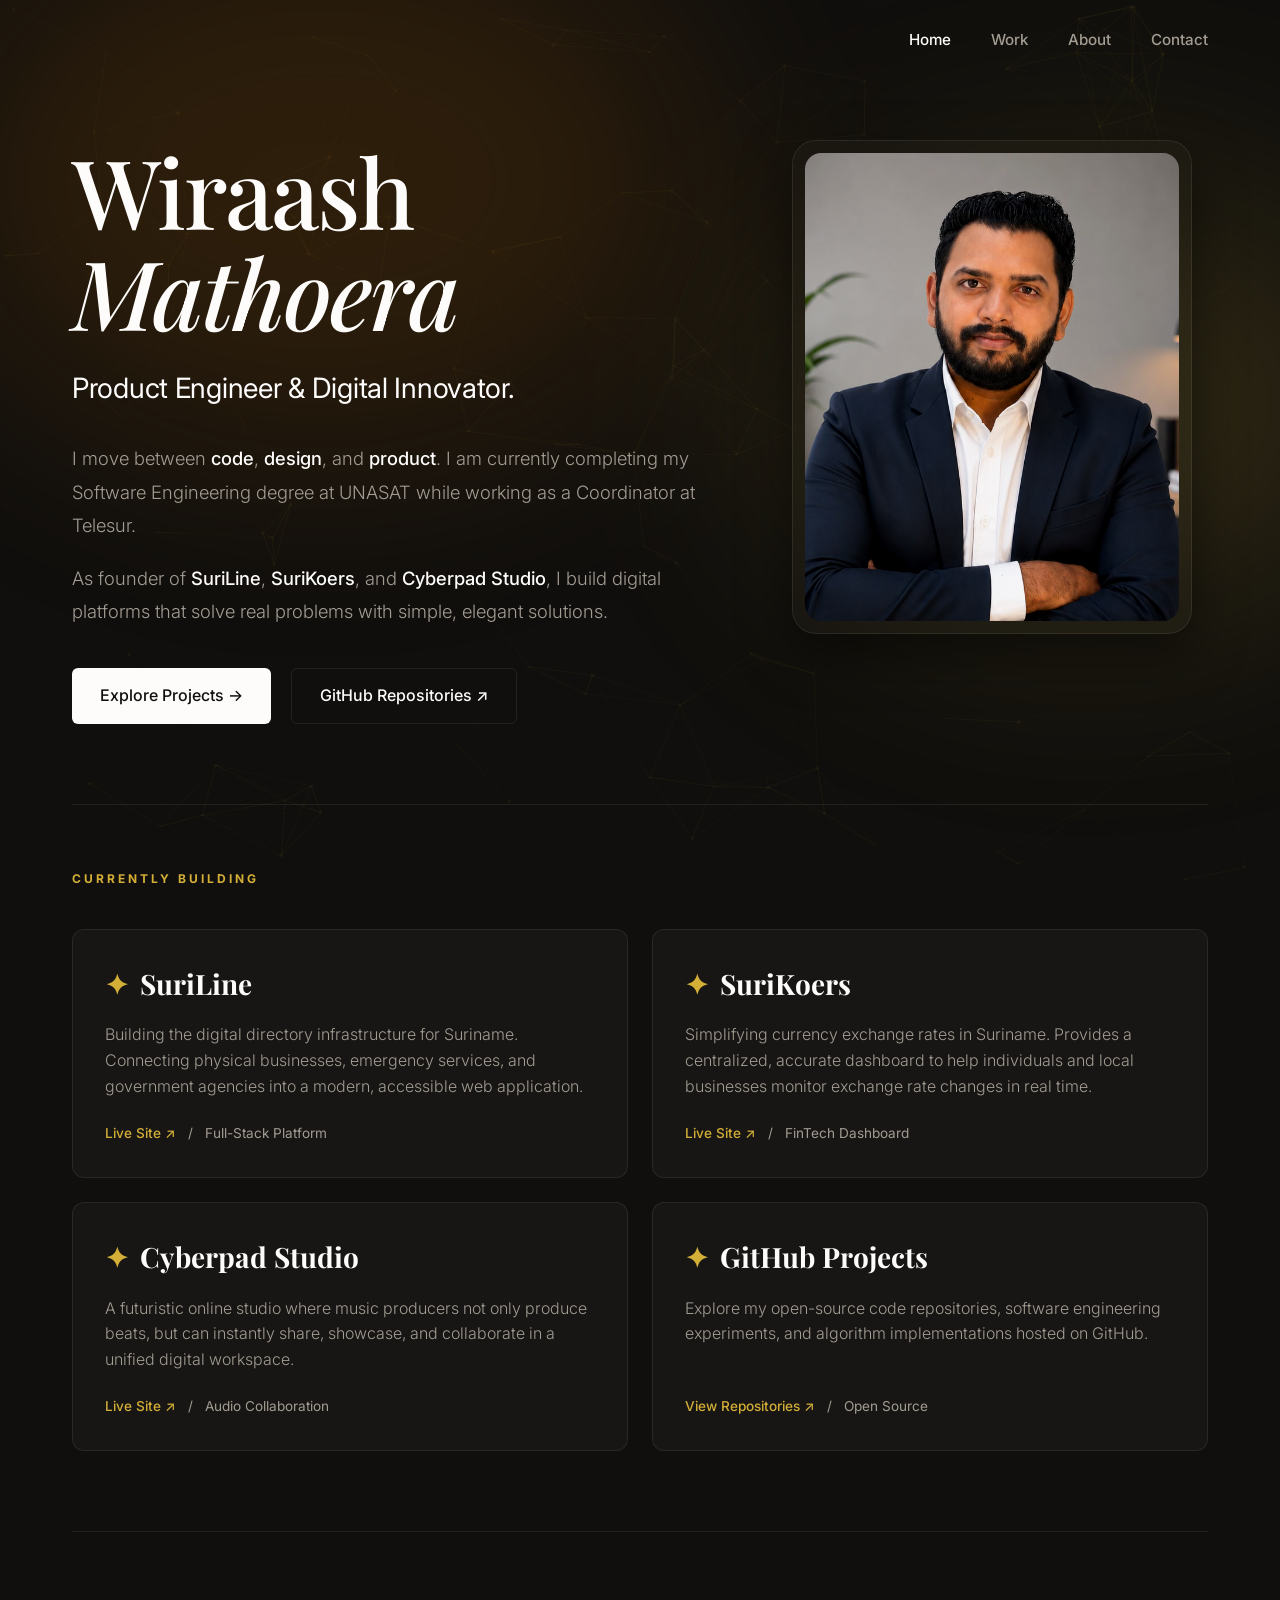
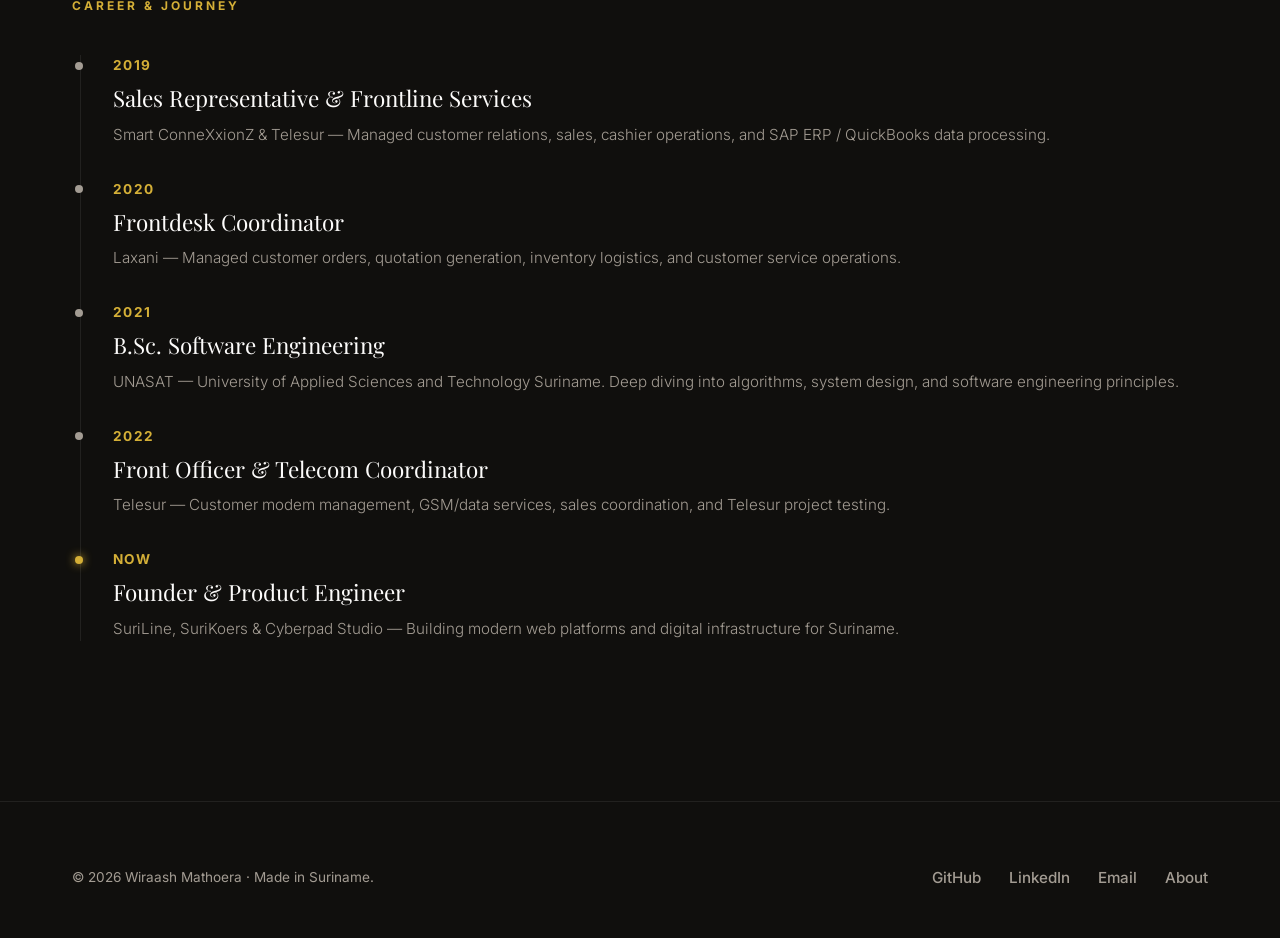
==== index.html @ fbe7996d "Refactor: Extract all inline styles to CSS classes" ====
<!DOCTYPE html>
<html lang="en" class="no-js">

<head>
    <meta charset="UTF-8">
    <meta name="viewport" content="width=device-width, initial-scale=1.0">
    <title>Wiraash Mathoera | Product Engineer & Digital Innovator</title>
    <link rel="stylesheet" href="./css/main.css">
</head>

<body data-theme="dark">
    <!-- Live Interactive Background Canvas -->
    <canvas id="bg-canvas"></canvas>

    <!-- Ambient Glowing Orbs -->
    <div class="ambient-container">
        <div class="ambient-orb orb-1"></div>
        <div class="ambient-orb orb-2"></div>
    </div>

    <!-- Header & Navigation -->
    <header class="navbar">
        <div class="container nav-container nav-right">
            <button class="mobile-menu-btn" id="mobile-menu-btn" aria-label="Toggle Navigation">
                <svg xmlns="http://www.w3.org/2000/svg" width="24" height="24" viewBox="0 0 24 24" fill="none"
                    stroke="currentColor" stroke-width="2" stroke-linecap="round" stroke-linejoin="round">
                    <line x1="4" x2="20" y1="12" y2="12" />
                    <line x1="4" x2="20" y1="6" y2="6" />
                    <line x1="4" x2="20" y1="18" y2="18" />
                </svg>
            </button>
            <ul class="nav-links" id="nav-links">
                <li><a href="./index.html" class="nav-link active">Home</a></li>
                <li><a href="./work.html" class="nav-link">Work</a></li>
                <li><a href="./about.html" class="nav-link">About</a></li>
                <li><a href="./contact.html" class="nav-link">Contact</a></li>
            </ul>
        </div>
    </header>

    <main class="container">
        <!-- Hero Section (Paul Bakaus Grid Layout) -->
        <section class="hero-section">
            <div class="hero-content">
                <h1 class="font-serif hero-title">
                    Wiraash <span class="italic">Mathoera</span>
                </h1>
                <p class="hero-subtitle">
                    Product Engineer &amp; Digital Innovator.
                </p>

                <div class="hero-description">
                    <p>
                        I move between <strong class="text-highlight">code</strong>,
                        <strong class="text-highlight">design</strong>, and <strong class="text-highlight">product</strong>. I am currently
                        completing my Software Engineering degree at UNASAT while working as a Coordinator at Telesur.
                    </p>
                    <p>
                        As founder of <strong class="text-highlight">SuriLine</strong>,
                        <strong class="text-highlight">SuriKoers</strong>, and <strong class="text-highlight">Cyberpad Studio</strong>, I build
                        digital platforms that solve real problems with simple, elegant solutions.
                    </p>
                </div>

                <div class="hero-actions">
                    <a href="./work.html" class="btn btn-primary">Explore Projects &rarr;</a>
                    <a href="https://github.com/wiraash-mathoera?tab=repositories" target="_blank"
                        rel="noopener noreferrer" class="btn btn-outline">GitHub Repositories &nearr;</a>
                </div>
            </div>

            <div class="hero-portrait-wrap">
                <div class="hero-portrait-card">
                    <div class="hero-portrait-img-wrap">
                        <img src="./img/profile.jpg" alt="Wiraash Mathoera" class="hero-portrait-img">
                    </div>
                </div>
            </div>
        </section>

        <!-- Currently Building Section (Bento Grid) -->
        <section class="section-divider">
            <span class="section-label">Currently Building</span>

            <div class="bento-grid">
                <!-- Bento 1: SuriLine -->
                <div class="bento-item">
                    <div>
                        <h2 class="bento-title">
                            <span class="text-accent">✦</span>
                            <a href="https://suriline.vercel.app/" target="_blank"
                                rel="noopener noreferrer">SuriLine</a>
                        </h2>
                        <p class="bento-desc">
                            Building the digital directory infrastructure for Suriname. Connecting physical businesses,
                            emergency services, and government agencies into a modern, accessible web application.
                        </p>
                    </div>
                    <div class="bento-meta">
                        <a href="https://suriline.vercel.app/" target="_blank" rel="noopener noreferrer">Live Site
                            &nearr;</a>
                        <span>/</span>
                        <span>Full-Stack Platform</span>
                    </div>
                </div>

                <!-- Bento 2: SuriKoers -->
                <div class="bento-item">
                    <div>
                        <h2 class="bento-title">
                            <span class="text-accent">✦</span>
                            <a href="https://whatsapp.com/channel/0029VbCgk0QAe5ViNQCmtB3d" target="_blank"
                                rel="noopener noreferrer">SuriKoers</a>
                        </h2>
                        <p class="bento-desc">
                            Simplifying currency exchange rates in Suriname. Provides a centralized, accurate dashboard
                            to help individuals and local businesses monitor exchange rate changes in real time.
                        </p>
                    </div>
                    <div class="bento-meta">
                        <a href="https://whatsapp.com/channel/0029VbCgk0QAe5ViNQCmtB3d" target="_blank"
                            rel="noopener noreferrer">Live Site &nearr;</a>
                        <span>/</span>
                        <span>FinTech Dashboard</span>
                    </div>
                </div>

                <!-- Bento 3: Cyberpad Studio -->
                <div class="bento-item">
                    <div>
                        <h2 class="bento-title">
                            <span class="text-accent">✦</span>
                            <a href="https://cyberpad-studio.vercel.app/html/login.html" target="_blank"
                                rel="noopener noreferrer">Cyberpad Studio</a>
                        </h2>
                        <p class="bento-desc">
                            A futuristic online studio where music producers not only produce beats, but can instantly
                            share, showcase, and collaborate in a unified digital workspace.
                        </p>
                    </div>
                    <div class="bento-meta">
                        <a href="https://cyberpad-studio.vercel.app/html/login.html" target="_blank"
                            rel="noopener noreferrer">Live Site &nearr;</a>
                        <span>/</span>
                        <span>Audio Collaboration</span>
                    </div>
                </div>

                <!-- Bento 4: GitHub Repositories -->
                <div class="bento-item">
                    <div>
                        <h2 class="bento-title">
                            <span class="text-accent">✦</span>
                            <a href="https://github.com/wiraash-mathoera?tab=repositories" target="_blank"
                                rel="noopener noreferrer">GitHub Projects</a>
                        </h2>
                        <p class="bento-desc">
                            Explore my open-source code repositories, software engineering experiments, and algorithm
                            implementations hosted on GitHub.
                        </p>
                    </div>
                    <div class="bento-meta">
                        <a href="https://github.com/wiraash-mathoera?tab=repositories" target="_blank"
                            rel="noopener noreferrer">View Repositories &nearr;</a>
                        <span>/</span>
                        <span>Open Source</span>
                    </div>
                </div>
            </div>
        </section>

        <!-- Career Timeline Section (Paul Bakaus Career Style) -->
        <section class="section-divider">
            <span class="section-label">Career &amp; Journey</span>

            <div class="timeline-wrap">
                <div class="timeline">
                    <div class="timeline-item">
                        <span class="timeline-year">2019</span>
                        <div class="timeline-role">Sales Representative &amp; Frontline Services</div>
                        <div class="timeline-desc">Smart ConneXxionZ &amp; Telesur &mdash; Managed customer relations,
                            sales, cashier operations, and SAP ERP / QuickBooks data processing.</div>
                    </div>

                    <div class="timeline-item">
                        <span class="timeline-year">2020</span>
                        <div class="timeline-role">Frontdesk Coordinator</div>
                        <div class="timeline-desc">Laxani &mdash; Managed customer orders, quotation generation,
                            inventory logistics, and customer service operations.</div>
                    </div>

                    <div class="timeline-item">
                        <span class="timeline-year">2021</span>
                        <div class="timeline-role">B.Sc. Software Engineering</div>
                        <div class="timeline-desc">UNASAT &mdash; University of Applied Sciences and Technology
                            Suriname. Deep diving into algorithms, system design, and software engineering principles.
                        </div>
                    </div>

                    <div class="timeline-item">
                        <span class="timeline-year">2022</span>
                        <div class="timeline-role">Front Officer &amp; Telecom Coordinator</div>
                        <div class="timeline-desc">Telesur &mdash; Customer modem management, GSM/data services, sales
                            coordination, and Telesur project testing.</div>
                    </div>

                    <div class="timeline-item is-current">
                        <span class="timeline-year">Now</span>
                        <div class="timeline-role">Founder &amp; Product Engineer</div>
                        <div class="timeline-desc">SuriLine, SuriKoers &amp; Cyberpad Studio &mdash; Building modern web
                            platforms and digital infrastructure for Suriname.</div>
                    </div>
                </div>
            </div>
        </section>
    </main>

    <!-- Footer (Paul Bakaus Footer Style) -->
    <footer>
        <div class="container footer-content">
            <div>
                <p class="footer-copyright">&copy; 2026 Wiraash Mathoera &middot; Made
                    in Suriname.</p>
            </div>

            <div class="footer-social">
                <a href="https://github.com/wiraash-mathoera?tab=repositories" target="_blank"
                    rel="noopener noreferrer">GitHub</a>
                <a href="https://www.linkedin.com/in/wiraash-mathoera-642bb9243/" target="_blank"
                    rel="noopener noreferrer">LinkedIn</a>
                <a href="mailto:w.mathoera@unasat.sr">Email</a>
                <a href="./about.html">About</a>
            </div>
        </div>
    </footer>

    <script src="./js/background.js"></script>
    <script src="./js/main.js"></script>
</body>

</html>
---- css/main.css ----
@import url('https://fonts.googleapis.com/css2?family=Inter:wght@300;400;500;600;700&family=Playfair+Display:ital,wght@0,400;0,500;0,600;0,700;1,400;1,500;1,600;1,700&display=swap');

:root {
  /* Dark Mode Variables - Paul Bakaus Aesthetic */
  --bg-color: #100f0d;
  --card-bg: rgba(255, 255, 255, 0.03);
  --card-border: rgba(255, 255, 255, 0.08);
  --text-primary: #fdfcfb;
  --text-secondary: #a39c93;
  --accent-gold: #d4af37;
  --accent-amber: #d97706;
  --border-color: rgba(255, 255, 255, 0.08);
  --nav-bg: rgba(16, 15, 13, 0.85);
  
  --font-sans: 'Inter', -apple-system, BlinkMacSystemFont, 'Segoe UI', Roboto, Helvetica, Arial, sans-serif;
  --font-serif: 'Playfair Display', Georgia, serif;
}

* {
  margin: 0;
  padding: 0;
  box-sizing: border-box;
}

html {
  background-color: var(--bg-color);
  color: var(--text-primary);
  scroll-behavior: smooth;
}

body {
  font-family: var(--font-sans);
  background-color: transparent;
  color: var(--text-primary);
  line-height: 1.6;
  -webkit-font-smoothing: antialiased;
  -moz-osx-font-smoothing: grayscale;
  overflow-x: hidden;
}

main {
  opacity: 0;
  transition: opacity 0.3s ease-in-out;
}

/* Fallback when JS is disabled */
.no-js main {
  opacity: 1 !important;
}

main.fade-in {
  opacity: 1;
}

main.fade-out {
  opacity: 0;
}

/* Native View Transitions (Chrome / Edge) */
@view-transition {
  navigation: auto;
}

.navbar {
  view-transition-name: main-navbar;
}

#bg-canvas {
  view-transition-name: bg-canvas;
  position: fixed;
  top: 0;
  left: 0;
  width: 100vw;
  height: 100vh;
  z-index: -3;
  pointer-events: none;
  opacity: 0.15;
}

.ambient-container {
  view-transition-name: ambient-container;
}

/* Typography Utilities */
.font-serif { font-family: var(--font-serif); }
.font-sans { font-family: var(--font-sans); }
.italic { font-style: italic; }
.text-accent { color: var(--accent-gold); }
.text-secondary { color: var(--text-secondary); }

/* Ambient Background Orbs */
.ambient-container {
  position: absolute;
  top: 0;
  left: 0;
  width: 100%;
  height: 100%;
  overflow: hidden;
  z-index: -2;
  pointer-events: none;
}
.ambient-orb {
  position: absolute;
  border-radius: 50%;
  filter: blur(120px);
  opacity: 0.15;
}
.orb-1 {
  top: -10%;
  left: -5%;
  width: 60%;
  height: 60%;
  background-color: var(--accent-amber);
}
.orb-2 {
  top: 20%;
  right: -10%;
  width: 50%;
  height: 50%;
  background-color: var(--accent-gold);
}

/* Layout Container */
.container {
  max-width: 1200px;
  margin: 0 auto;
  padding-left: 2rem;
  padding-right: 2rem;
  position: relative;
  z-index: 1;
}

/* Header & Navigation */
.navbar {
  position: fixed;
  top: 0;
  width: 100%;
  background-color: transparent;
  backdrop-filter: none;
  -webkit-backdrop-filter: none;
  border-bottom: 1px solid transparent;
  z-index: 100;
  transition: background-color 0.3s ease, border-color 0.3s ease, backdrop-filter 0.3s ease;
}

.navbar.scrolled {
  background-color: var(--bg-color);
  backdrop-filter: none;
  -webkit-backdrop-filter: none;
  border-bottom-color: var(--border-color);
}

.nav-container {
  display: flex;
  justify-content: space-between;
  align-items: center;
  height: 80px;
}

.nav-logo {
  font-family: var(--font-serif);
  font-size: 1.35rem;
  font-weight: 700;
  color: var(--text-primary);
  text-decoration: none;
  letter-spacing: -0.01em;
}

.nav-links {
  display: flex;
  list-style: none;
  gap: 2.5rem;
  align-items: center;
}

.nav-link {
  color: var(--text-secondary);
  text-decoration: none;
  font-weight: 500;
  font-size: 0.95rem;
  transition: color 0.2s ease;
}

.nav-link:hover, .nav-link.active {
  color: var(--text-primary);
}

.mobile-menu-btn {
  display: none;
  background: none;
  border: none;
  color: var(--text-primary);
  font-size: 1.5rem;
  cursor: pointer;
}

/* Main Content Padding */
main.container {
  min-height: calc(100vh - 160px);
  padding-top: 140px;
  padding-bottom: 80px;
}

/* Section Labels (Paul Bakaus Style) */
.section-label {
  display: block;
  font-size: 0.75rem;
  font-weight: 700;
  text-transform: uppercase;
  letter-spacing: 0.25em;
  color: var(--accent-gold);
  margin-bottom: 2.5rem;
}

/* Bento Grid (Currently Building Section) */
.bento-grid {
  display: grid;
  grid-template-columns: repeat(2, 1fr);
  gap: 1.5rem;
  margin-bottom: 5rem;
}

.bento-item {
  background: var(--card-bg);
  border: 1px solid var(--card-border);
  border-radius: 12px;
  padding: 2rem;
  transition: all 0.3s ease;
  display: flex;
  flex-direction: column;
  justify-content: space-between;
}

.bento-item:hover {
  border-color: rgba(212, 175, 55, 0.4);
  transform: translateY(-2px);
}

.bento-title {
  font-family: var(--font-serif);
  font-size: 1.75rem;
  color: var(--text-primary);
  margin-bottom: 1rem;
  display: flex;
  align-items: center;
  gap: 0.75rem;
}

.bento-title a {
  color: var(--text-primary);
  text-decoration: none;
}
.bento-title a:hover {
  color: var(--accent-gold);
}

.bento-desc {
  font-size: 1rem;
  color: var(--text-secondary);
  font-weight: 300;
  line-height: 1.6;
  margin-bottom: 1.5rem;
}

.bento-meta {
  display: flex;
  align-items: center;
  gap: 0.75rem;
  font-size: 0.85rem;
  color: var(--text-secondary);
}

.bento-meta a {
  color: var(--accent-gold);
  text-decoration: none;
  font-weight: 500;
}
.bento-meta a:hover {
  text-decoration: underline;
}

/* Timeline (Career Section) */
.timeline-wrap {
  margin-bottom: 5rem;
}

.timeline {
  display: flex;
  flex-direction: column;
  gap: 2rem;
  position: relative;
  border-left: 1px solid var(--card-border);
  padding-left: 2rem;
  margin-left: 0.5rem;
}

.timeline-item {
  position: relative;
}

.timeline-item::before {
  content: '';
  position: absolute;
  left: -2.35rem;
  top: 0.4rem;
  width: 8px;
  height: 8px;
  border-radius: 50%;
  background: var(--text-secondary);
}

.timeline-item.is-current::before {
  background: var(--accent-gold);
  box-shadow: 0 0 10px var(--accent-gold);
}

.timeline-year {
  display: block;
  font-size: 0.85rem;
  font-weight: 700;
  color: var(--accent-gold);
  text-transform: uppercase;
  letter-spacing: 0.1em;
  margin-bottom: 0.25rem;
}

.timeline-role {
  font-family: var(--font-serif);
  font-size: 1.4rem;
  color: var(--text-primary);
  margin-bottom: 0.35rem;
}

.timeline-desc {
  font-size: 0.95rem;
  color: var(--text-secondary);
  font-weight: 300;
  line-height: 1.6;
}

/* UI Elements & Buttons */
.tag {
  display: inline-block;
  padding: 0.35rem 1rem;
  border: 1px solid var(--border-color);
  border-radius: 100px;
  font-size: 0.85rem;
  font-weight: 500;
  color: var(--text-secondary);
  background: rgba(255,255,255,0.03);
  letter-spacing: 0.05em;
  text-transform: uppercase;
}

.btn {
  display: inline-flex;
  align-items: center;
  gap: 0.5rem;
  padding: 0.9rem 1.75rem;
  font-weight: 500;
  text-decoration: none;
  border-radius: 6px;
  transition: all 0.3s ease;
  font-size: 1rem;
}

.btn-primary {
  background: var(--text-primary);
  color: var(--bg-color);
}
.btn-primary:hover {
  background: var(--accent-gold);
  color: var(--bg-color);
}

.btn-outline {
  border: 1px solid var(--border-color);
  color: var(--text-primary);
}
.btn-outline:hover {
  border-color: var(--accent-gold);
  color: var(--accent-gold);
}

/* Section Dividers */
.section-divider {
  margin: 5rem 0;
  border-top: 1px solid var(--border-color);
  padding-top: 4rem;
}

/* Footer */
footer {
  border-top: 1px solid var(--border-color);
  padding: 4rem 0 3rem 0;
  color: var(--text-secondary);
  font-size: 0.95rem;
}

.footer-content {
  display: flex;
  justify-content: space-between;
  align-items: center;
  flex-wrap: wrap;
  gap: 2rem;
}

.footer-social {
  display: flex;
  gap: 1.75rem;
  align-items: center;
}

.footer-social a {
  color: var(--text-secondary);
  text-decoration: none;
  font-weight: 500;
  transition: color 0.2s ease;
}

.footer-social a:hover {
  color: var(--accent-gold);
}

/* Responsive */
@media (max-width: 900px) {
  .bento-grid {
    grid-template-columns: 1fr;
  }
}

@media (max-width: 768px) {
  .mobile-menu-btn {
    display: block;
  }
  
  .nav-links {
    display: none;
    position: absolute;
    top: 80px;
    left: 0;
    width: 100%;
    background-color: var(--nav-bg);
    backdrop-filter: blur(16px);
    flex-direction: column;
    padding: 2rem;
    border-bottom: 1px solid var(--border-color);
  }
  
  .nav-links.active {
    display: flex;
  }
  
  .footer-content {
    flex-direction: column;
    align-items: flex-start;
  }
}

/* Hero Portrait Wrap & Ultra-Transparent Glass Design */
.hero-portrait-wrap {
  position: relative;
  width: 100%;
  max-width: 400px;
  margin: 0 auto;
  display: flex;
  justify-content: center;
  align-items: center;
}

.hero-portrait-card {
  position: relative;
  z-index: 1;
  width: 100%;
  background: rgba(255, 255, 255, 0.02);
  backdrop-filter: blur(16px);
  -webkit-backdrop-filter: blur(16px);
  border: 1px solid rgba(255, 255, 255, 0.08);
  border-radius: 24px;
  padding: 12px;
  box-shadow: 0 20px 50px rgba(0, 0, 0, 0.5);
  transition: all 0.4s ease;
}

.hero-portrait-card:hover {
  border-color: rgba(212, 175, 55, 0.35);
  transform: translateY(-4px);
  box-shadow: 0 30px 60px rgba(0, 0, 0, 0.6), 0 0 30px rgba(212, 175, 55, 0.15);
}

.hero-portrait-img-wrap {
  width: 100%;
  aspect-ratio: 4/5;
  border-radius: 16px;
  overflow: hidden;
  position: relative;
}

.hero-portrait-img {
  width: 100%;
  height: 100%;
  object-fit: cover;
  object-position: center top;
  filter: brightness(0.96) contrast(1.02);
  transition: transform 0.6s ease, filter 0.4s ease;
}

.hero-portrait-card:hover .hero-portrait-img {
  transform: scale(1.03);
  filter: brightness(1.02) contrast(1.04);
}

/* Extracted Utility Classes */
.nav-right {
  justify-content: flex-end;
}

.hero-section {
  display: grid;
  grid-template-columns: minmax(0, 1.2fr) minmax(0, 0.8fr);
  gap: 3.5rem;
  align-items: start;
  margin-bottom: 5rem;
}

.hero-content {
  position: relative;
  z-index: 10;
}

.hero-title {
  font-size: clamp(3.5rem, 7.5vw, 6.5rem);
  font-weight: 500;
  line-height: 1.05;
  margin-bottom: 1.5rem;
  letter-spacing: -0.02em;
}

.hero-subtitle {
  font-size: clamp(1.25rem, 2.5vw, 1.75rem);
  font-weight: 400;
  color: var(--text-primary);
  margin-bottom: 2rem;
  letter-spacing: -0.01em;
}

.hero-description {
  color: var(--text-secondary);
  font-size: 1.15rem;
  max-width: 650px;
  margin-bottom: 2.5rem;
  line-height: 1.8;
  font-weight: 300;
}

.hero-description p {
  margin-bottom: 1.25rem;
}

.text-highlight {
  color: var(--text-primary);
  font-weight: 500;
}

.hero-actions {
  display: flex;
  gap: 1.25rem;
  flex-wrap: wrap;
}

.footer-copyright {
  font-size: 0.85rem;
  color: var(--text-secondary);
}

/* General Layout Utilities */
.page-title {
  font-size: clamp(3rem, 6vw, 5rem);
  font-weight: 500;
  line-height: 1.1;
  color: var(--text-primary);
  margin-bottom: 1.5rem;
}
.page-subtitle {
  font-size: 1.25rem;
  font-weight: 300;
  color: var(--text-secondary);
  line-height: 1.6;
}
.mb-1 { margin-bottom: 1rem; }
.mb-2 { margin-bottom: 2rem; }
.section-title {
  font-size: 2rem;
  color: var(--text-primary);
  margin-bottom: 1.5rem;
}

/* Work.html Utilities */
.work-header-section {
  padding-top: 2rem;
  margin-bottom: 4rem;
  max-width: 800px;
}
.projects-grid-large {
  display: grid;
  grid-template-columns: 1fr;
  gap: 4rem;
  margin-bottom: 6rem;
}
.project-bento-item { padding: 2.5rem; }
.project-grid-inner {
  display: grid;
  grid-template-columns: minmax(0, 1.2fr) minmax(0, 0.8fr);
  gap: 3rem;
  align-items: center;
}
.project-category {
  font-size: 0.85rem;
  color: var(--accent-gold);
  font-weight: 700;
  text-transform: uppercase;
  letter-spacing: 0.1em;
  display: block;
  margin-bottom: 0.5rem;
}
.project-title {
  font-size: 2.5rem;
  color: var(--text-primary);
  margin-bottom: 1rem;
}
.project-desc {
  font-size: 1.1rem;
  color: var(--text-secondary);
  font-weight: 300;
  margin-bottom: 1.75rem;
  line-height: 1.6;
}
.project-tags {
  display: flex;
  gap: 0.5rem;
  margin-bottom: 2rem;
  flex-wrap: wrap;
}
.project-actions {
  display: flex;
  gap: 1.5rem;
  align-items: center;
}
.project-image-wrapper {
  background: rgba(255,255,255,0.03);
  border: 1px solid var(--card-border);
  border-radius: 8px;
  overflow: hidden;
  aspect-ratio: 4/3;
}
.github-repo-card {
  background: var(--card-bg);
  border: 1px solid var(--card-border);
  border-radius: 12px;
  padding: 3rem;
  display: flex;
  justify-content: space-between;
  align-items: center;
  flex-wrap: wrap;
  gap: 2rem;
}
.github-repo-title {
  font-size: 2rem;
  color: var(--text-primary);
  margin-bottom: 0.5rem;
}
.github-repo-desc {
  font-size: 1.1rem;
  color: var(--text-secondary);
  font-weight: 300;
  max-width: 600px;
}

/* About.html Utilities */
.about-header-section {
  padding-top: 2rem;
  margin-bottom: 5rem;
}
.about-intro {
  color: var(--text-secondary);
  font-size: 1.2rem;
  font-weight: 300;
  line-height: 1.8;
  max-width: 800px;
  display: flex;
  flex-direction: column;
  gap: 1.5rem;
}
.about-grid {
  display: grid;
  grid-template-columns: repeat(auto-fit, minmax(300px, 1fr));
  gap: 4rem;
}
.about-text {
  font-size: 1.05rem;
  color: var(--text-secondary);
  font-weight: 300;
  line-height: 1.7;
  margin-bottom: 1rem;
}
.about-quote {
  font-family: var(--font-serif);
  font-size: 1.5rem;
  line-height: 1.5;
  color: var(--text-primary);
}
.timeline-container {
  display: flex;
  flex-direction: column;
  gap: 2.5rem;
  max-width: 800px;
}
.timeline-row {
  display: grid;
  grid-template-columns: 160px 1fr;
  gap: 2rem;
}
.timeline-date-active {
  font-size: 0.9rem;
  color: var(--accent-gold);
  font-weight: 700;
}
.timeline-date {
  font-size: 0.9rem;
  color: var(--text-secondary);
  font-weight: 700;
}
.timeline-title {
  font-size: 1.35rem;
  color: var(--text-primary);
}
.timeline-subtitle {
  font-size: 0.95rem;
  color: var(--text-secondary);
}
.skills-grid {
  display: grid;
  grid-template-columns: repeat(auto-fit, minmax(240px, 1fr));
  gap: 2.5rem;
}
.skills-category-title {
  font-family: var(--font-serif);
  font-size: 1.25rem;
  color: var(--text-primary);
  margin-bottom: 1rem;
}
.skills-list {
  display: flex;
  flex-wrap: wrap;
  gap: 0.5rem;
}

/* Contact.html Utilities */
.contact-header-section {
  display: flex;
  flex-direction: column;
  align-items: center;
  text-align: center;
  padding: 2rem 0 4rem 0;
}
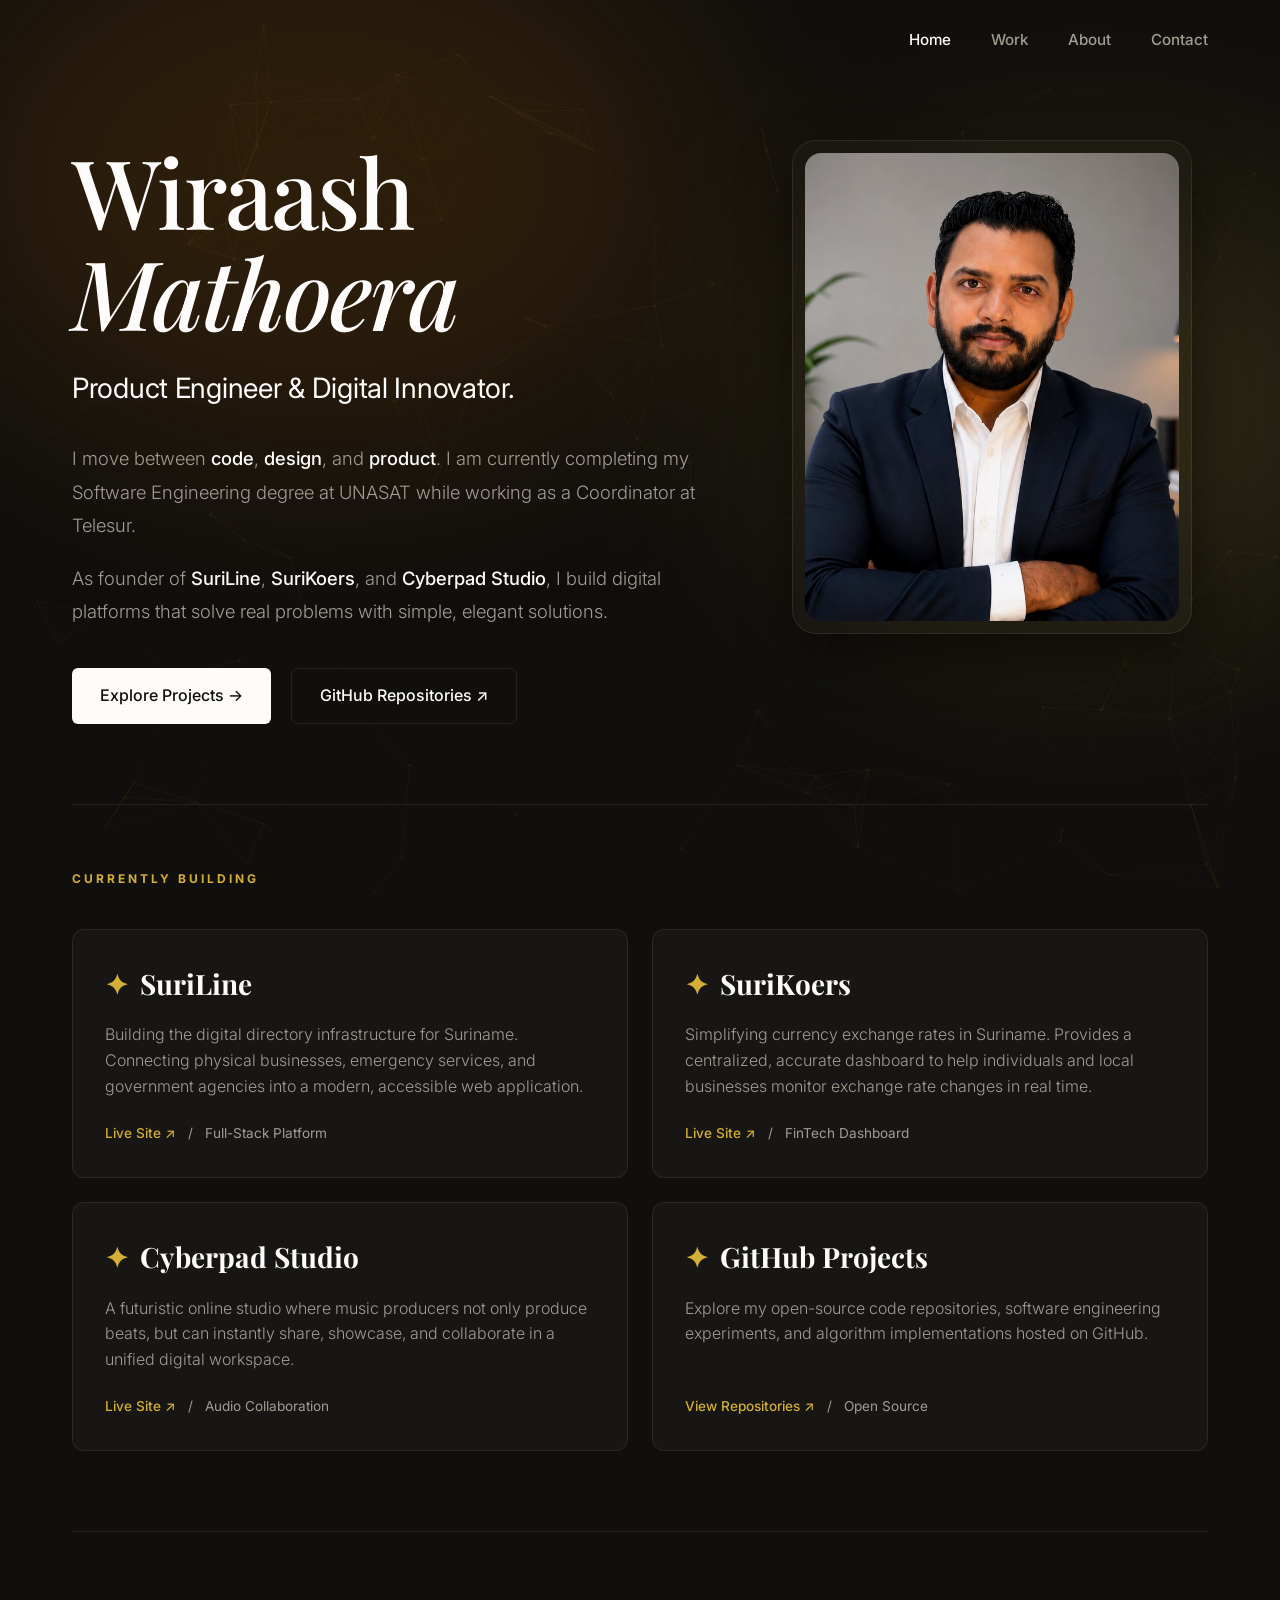
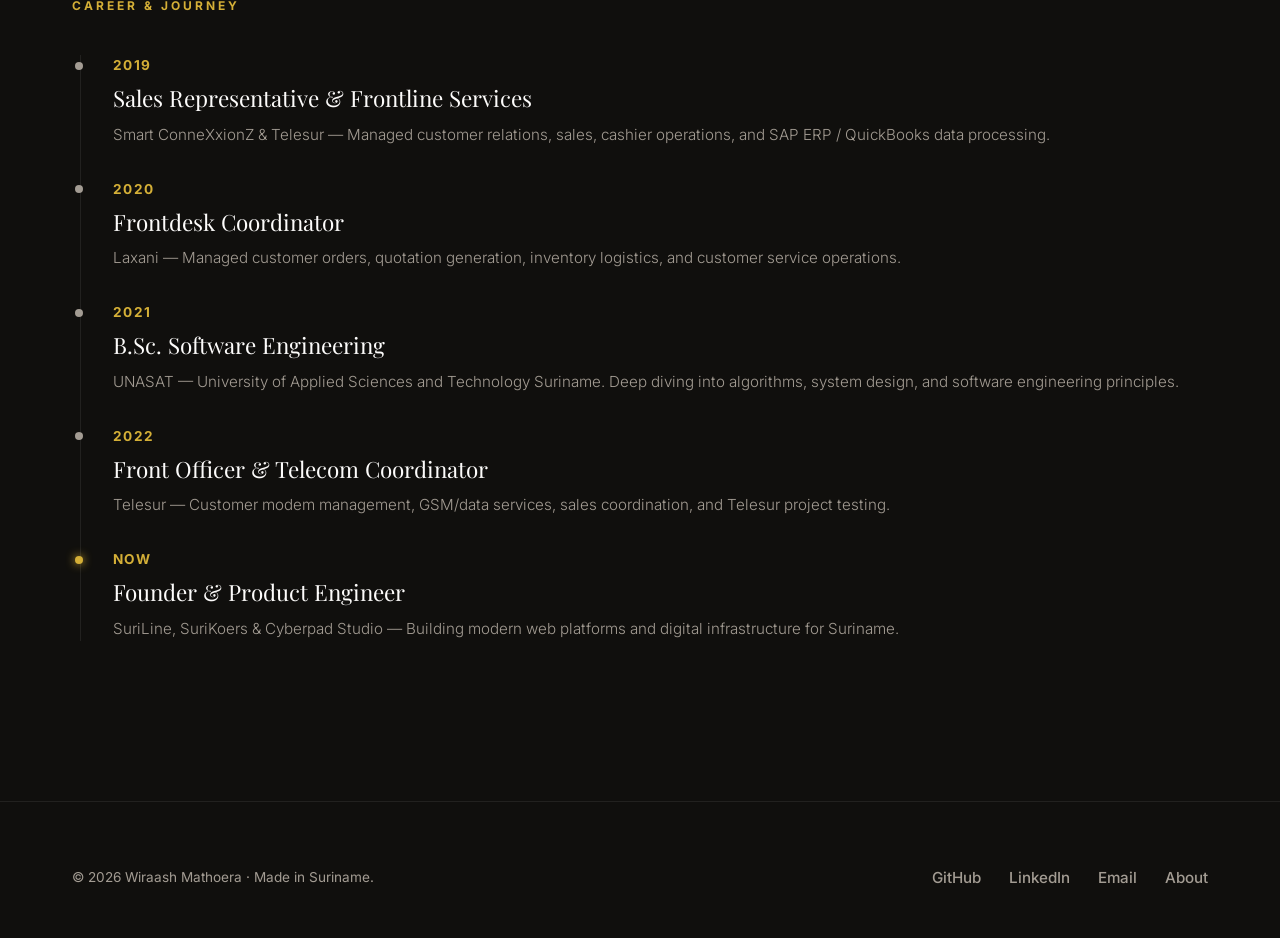
==== commit 1dc7641b: "Install Vercel Web Analytics # Vercel Web Analytics Implementation  ## Summary Successfully installe" ====
--- a/index.html
+++ b/index.html
@@ -6,6 +6,10 @@
     <meta name="viewport" content="width=device-width, initial-scale=1.0">
     <title>Wiraash Mathoera | Product Engineer & Digital Innovator</title>
     <link rel="stylesheet" href="./css/main.css">
+    <script>
+        window.va = window.va || function () { (window.vaq = window.vaq || []).push(arguments); };
+    </script>
+    <script defer src="/_vercel/insights/script.js"></script>
 </head>
 
 <body data-theme="dark">
@@ -238,4 +242,4 @@
     <script src="./js/main.js"></script>
 </body>
 
-</html>+</html>
--- a/css/main.css
+++ b/css/main.css
@@ -652,6 +652,7 @@
   border-radius: 8px;
   overflow: hidden;
   aspect-ratio: 4/3;
+  position: relative;
 }
 .github-repo-card {
   background: var(--card-bg);
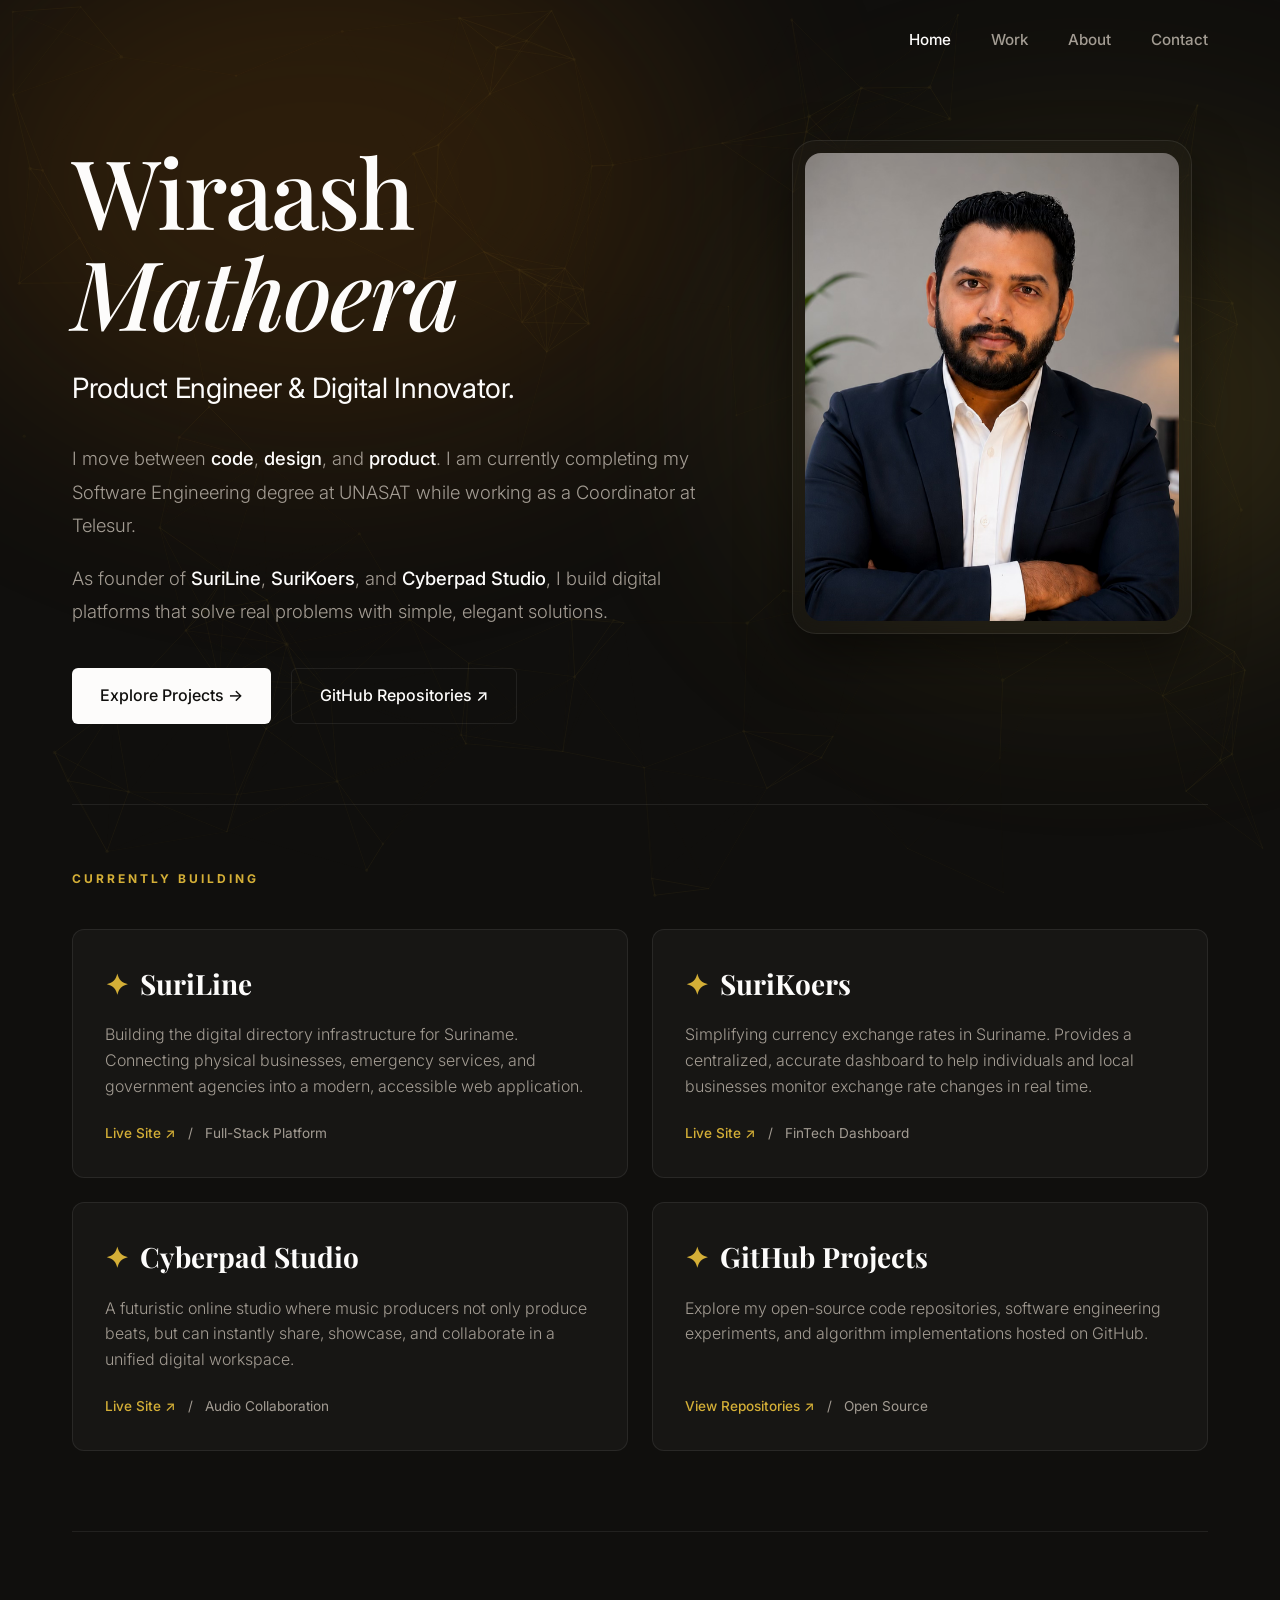
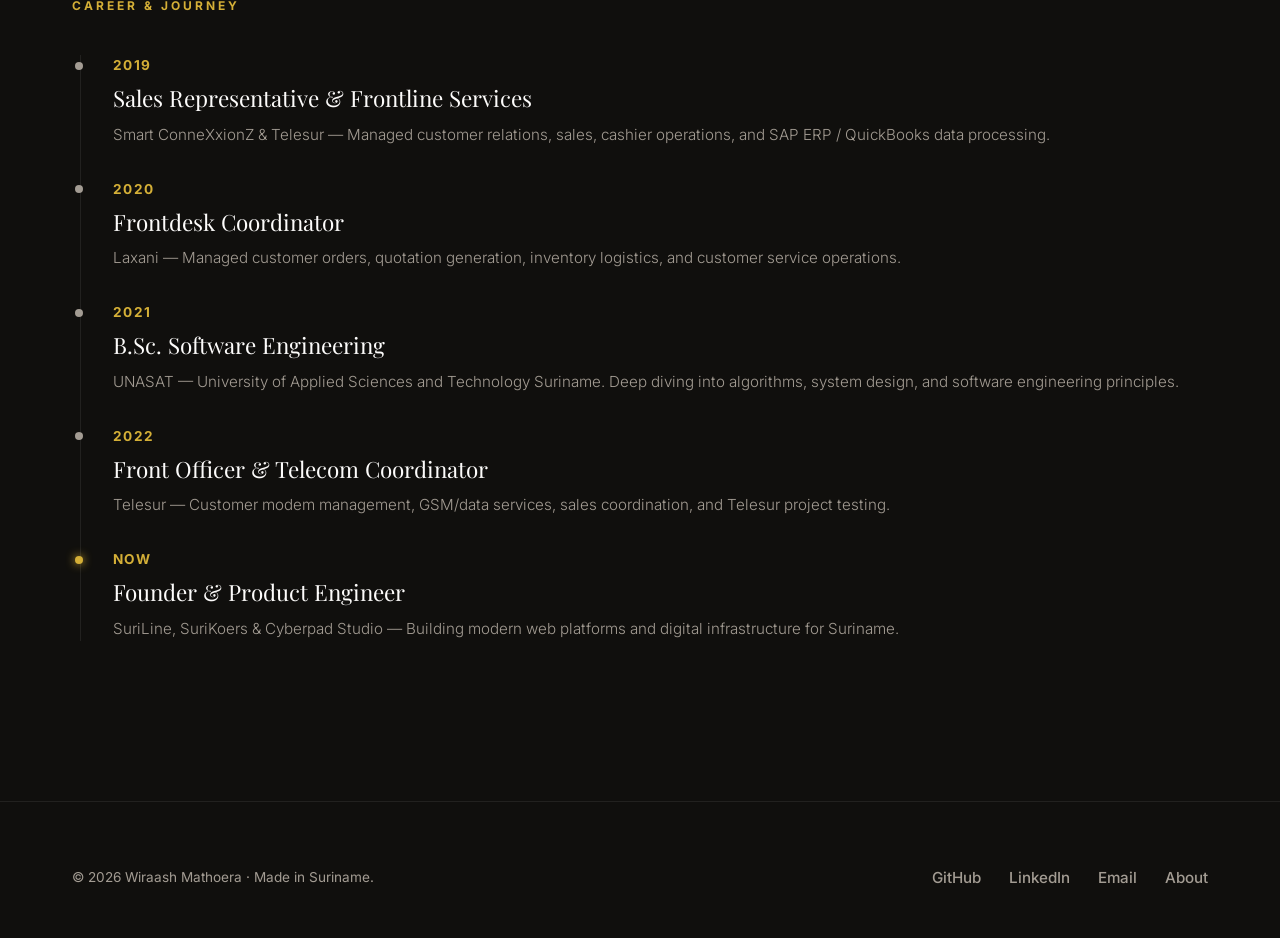
==== commit 2c9f36c9: "feat: add social connect styles, site-wide SEO metadata, and favicon support" ====
--- a/index.html
+++ b/index.html
@@ -4,12 +4,26 @@
 <head>
     <meta charset="UTF-8">
     <meta name="viewport" content="width=device-width, initial-scale=1.0">
-    <title>Wiraash Mathoera | Product Engineer & Digital Innovator</title>
+    <title>Wiraash Mathoera | Product Engineer &amp; Digital Innovator</title>
+    <link rel="icon" href="/img/favicon.png" sizes="32x32" />
+
+    <!-- Open Graph / Facebook -->
+    <meta property="og:type" content="website">
+    <meta property="og:title" content="Wiraash Mathoera | Product Engineer &amp; Digital Innovator">
+    <meta property="og:description" content="Product Engineer &amp; Digital Innovator based in Suriname. Creator of SuriLine, SuriKoers, and Cyberpad Studio.">
+    <meta property="og:image" content="https://wiraash-mathoera.github.io/img/og-image.png">
+    <meta property="og:image:width" content="1200">
+    <meta property="og:image:height" content="630">
+
+    <!-- Twitter / X -->
+    <meta name="twitter:card" content="summary_large_image">
+    <meta name="twitter:title" content="Wiraash Mathoera | Product Engineer &amp; Digital Innovator">
+    <meta name="twitter:description" content="Product Engineer &amp; Digital Innovator based in Suriname. Creator of SuriLine, SuriKoers, and Cyberpad Studio.">
+    <meta name="twitter:image" content="https://wiraash-mathoera.github.io/img/og-image.png">
+    <meta name="twitter:image:width" content="1200">
+    <meta name="twitter:image:height" content="630">
+
     <link rel="stylesheet" href="./css/main.css">
-    <script>
-        window.va = window.va || function () { (window.vaq = window.vaq || []).push(arguments); };
-    </script>
-    <script defer src="/_vercel/insights/script.js"></script>
 </head>
 
 <body data-theme="dark">
@@ -242,4 +256,4 @@
     <script src="./js/main.js"></script>
 </body>
 
-</html>
+</html>
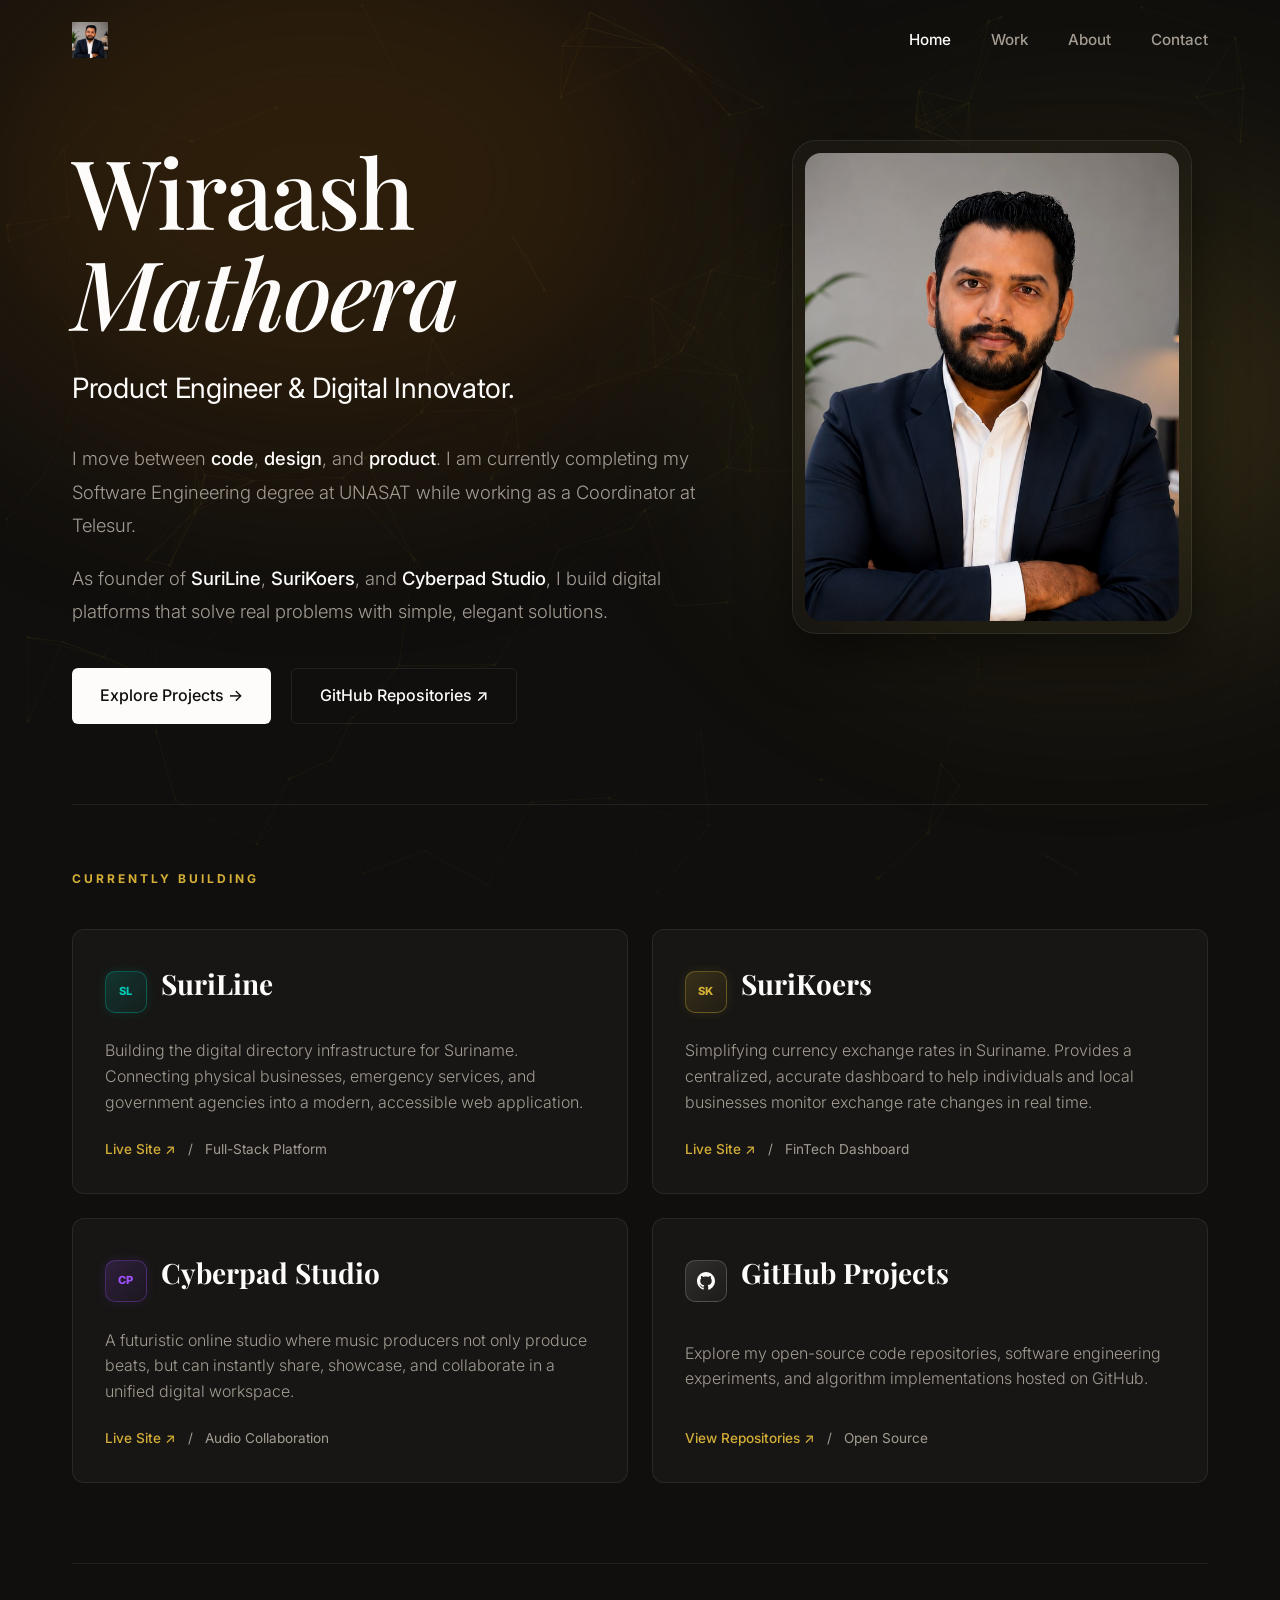
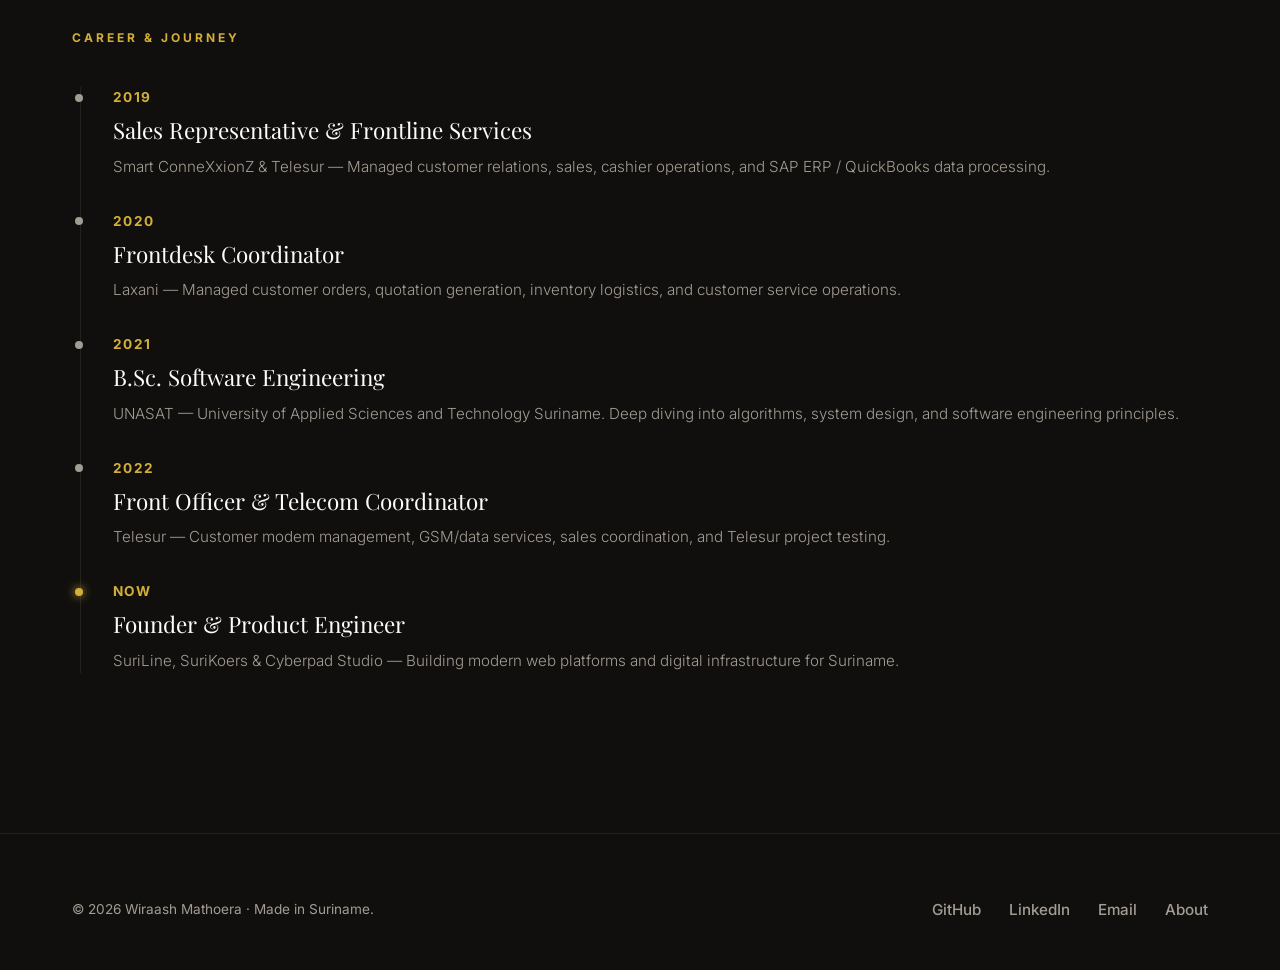
==== commit 65f96cab: "feat: implement site-wide redesign including new logo integration, styling, and easter egg functiona" ====
--- a/index.html
+++ b/index.html
@@ -38,7 +38,10 @@
 
     <!-- Header & Navigation -->
     <header class="navbar">
-        <div class="container nav-container nav-right">
+        <div class="container nav-container">
+            <a href="./index.html" class="nav-logo" id="nav-logo" aria-label="Wiraash Mathoera - Home">
+                <img src="./img/logo.png" alt="Wiraash Mathoera" class="nav-logo-img">
+            </a>
             <button class="mobile-menu-btn" id="mobile-menu-btn" aria-label="Toggle Navigation">
                 <svg xmlns="http://www.w3.org/2000/svg" width="24" height="24" viewBox="0 0 24 24" fill="none"
                     stroke="currentColor" stroke-width="2" stroke-linecap="round" stroke-linejoin="round">
@@ -60,7 +63,7 @@
         <!-- Hero Section (Paul Bakaus Grid Layout) -->
         <section class="hero-section">
             <div class="hero-content">
-                <h1 class="font-serif hero-title">
+                <h1 class="font-serif hero-title" id="hero-name">
                     Wiraash <span class="italic">Mathoera</span>
                 </h1>
                 <p class="hero-subtitle">
@@ -103,17 +106,17 @@
             <div class="bento-grid">
                 <!-- Bento 1: SuriLine -->
                 <div class="bento-item">
-                    <div>
-                        <h2 class="bento-title">
-                            <span class="text-accent">✦</span>
+                    <div class="bento-header">
+                        <div class="bento-icon bento-icon-suriline">SL</div>
+                        <h2 class="bento-title">
                             <a href="https://suriline.vercel.app/" target="_blank"
                                 rel="noopener noreferrer">SuriLine</a>
                         </h2>
-                        <p class="bento-desc">
-                            Building the digital directory infrastructure for Suriname. Connecting physical businesses,
-                            emergency services, and government agencies into a modern, accessible web application.
-                        </p>
-                    </div>
+                    </div>
+                    <p class="bento-desc">
+                        Building the digital directory infrastructure for Suriname. Connecting physical businesses,
+                        emergency services, and government agencies into a modern, accessible web application.
+                    </p>
                     <div class="bento-meta">
                         <a href="https://suriline.vercel.app/" target="_blank" rel="noopener noreferrer">Live Site
                             &nearr;</a>
@@ -124,17 +127,17 @@
 
                 <!-- Bento 2: SuriKoers -->
                 <div class="bento-item">
-                    <div>
-                        <h2 class="bento-title">
-                            <span class="text-accent">✦</span>
+                    <div class="bento-header">
+                        <div class="bento-icon bento-icon-surikoers">SK</div>
+                        <h2 class="bento-title">
                             <a href="https://whatsapp.com/channel/0029VbCgk0QAe5ViNQCmtB3d" target="_blank"
                                 rel="noopener noreferrer">SuriKoers</a>
                         </h2>
-                        <p class="bento-desc">
-                            Simplifying currency exchange rates in Suriname. Provides a centralized, accurate dashboard
-                            to help individuals and local businesses monitor exchange rate changes in real time.
-                        </p>
-                    </div>
+                    </div>
+                    <p class="bento-desc">
+                        Simplifying currency exchange rates in Suriname. Provides a centralized, accurate dashboard
+                        to help individuals and local businesses monitor exchange rate changes in real time.
+                    </p>
                     <div class="bento-meta">
                         <a href="https://whatsapp.com/channel/0029VbCgk0QAe5ViNQCmtB3d" target="_blank"
                             rel="noopener noreferrer">Live Site &nearr;</a>
@@ -145,17 +148,17 @@
 
                 <!-- Bento 3: Cyberpad Studio -->
                 <div class="bento-item">
-                    <div>
-                        <h2 class="bento-title">
-                            <span class="text-accent">✦</span>
+                    <div class="bento-header">
+                        <div class="bento-icon bento-icon-cyberpad">CP</div>
+                        <h2 class="bento-title">
                             <a href="https://cyberpad-studio.vercel.app/html/login.html" target="_blank"
                                 rel="noopener noreferrer">Cyberpad Studio</a>
                         </h2>
-                        <p class="bento-desc">
-                            A futuristic online studio where music producers not only produce beats, but can instantly
-                            share, showcase, and collaborate in a unified digital workspace.
-                        </p>
-                    </div>
+                    </div>
+                    <p class="bento-desc">
+                        A futuristic online studio where music producers not only produce beats, but can instantly
+                        share, showcase, and collaborate in a unified digital workspace.
+                    </p>
                     <div class="bento-meta">
                         <a href="https://cyberpad-studio.vercel.app/html/login.html" target="_blank"
                             rel="noopener noreferrer">Live Site &nearr;</a>
@@ -166,17 +169,19 @@
 
                 <!-- Bento 4: GitHub Repositories -->
                 <div class="bento-item">
-                    <div>
-                        <h2 class="bento-title">
-                            <span class="text-accent">✦</span>
+                    <div class="bento-header">
+                        <div class="bento-icon bento-icon-github">
+                            <svg xmlns="http://www.w3.org/2000/svg" width="18" height="18" viewBox="0 0 24 24" fill="currentColor"><path d="M12 0C5.37 0 0 5.37 0 12c0 5.3 3.438 9.8 8.205 11.385.6.113.82-.258.82-.577 0-.285-.01-1.04-.015-2.04-3.338.724-4.042-1.61-4.042-1.61C4.422 18.07 3.633 17.7 3.633 17.7c-1.087-.744.084-.729.084-.729 1.205.084 1.838 1.236 1.838 1.236 1.07 1.835 2.809 1.305 3.495.998.108-.776.417-1.305.76-1.605-2.665-.3-5.466-1.332-5.466-5.93 0-1.31.465-2.38 1.235-3.22-.135-.303-.54-1.523.105-3.176 0 0 1.005-.322 3.3 1.23.96-.267 1.98-.399 3-.405 1.02.006 2.04.138 3 .405 2.28-1.552 3.285-1.23 3.285-1.23.645 1.653.24 2.873.12 3.176.765.84 1.23 1.91 1.23 3.22 0 4.61-2.805 5.625-5.475 5.92.42.36.81 1.096.81 2.22 0 1.606-.015 2.896-.015 3.286 0 .315.21.69.825.57C20.565 21.795 24 17.295 24 12c0-6.63-5.37-12-12-12"/></svg>
+                        </div>
+                        <h2 class="bento-title">
                             <a href="https://github.com/wiraash-mathoera?tab=repositories" target="_blank"
                                 rel="noopener noreferrer">GitHub Projects</a>
                         </h2>
-                        <p class="bento-desc">
-                            Explore my open-source code repositories, software engineering experiments, and algorithm
-                            implementations hosted on GitHub.
-                        </p>
-                    </div>
+                    </div>
+                    <p class="bento-desc">
+                        Explore my open-source code repositories, software engineering experiments, and algorithm
+                        implementations hosted on GitHub.
+                    </p>
                     <div class="bento-meta">
                         <a href="https://github.com/wiraash-mathoera?tab=repositories" target="_blank"
                             rel="noopener noreferrer">View Repositories &nearr;</a>
@@ -237,8 +242,7 @@
     <footer>
         <div class="container footer-content">
             <div>
-                <p class="footer-copyright">&copy; 2026 Wiraash Mathoera &middot; Made
-                    in Suriname.</p>
+                <p class="footer-copyright" id="footer-made-in"><span>&copy; 2026 Wiraash Mathoera &middot; Made in Suriname.</span></p>
             </div>
 
             <div class="footer-social">
@@ -254,6 +258,7 @@
 
     <script src="./js/background.js"></script>
     <script src="./js/main.js"></script>
+    <script src="./js/easter-eggs.js"></script>
 </body>
 
 </html>
--- a/css/main.css
+++ b/css/main.css
@@ -279,7 +279,78 @@
   text-decoration: underline;
 }
 
-/* Timeline (Career Section) */
+/* Bento Header Row (icon + title) */
+.bento-header {
+  display: flex;
+  align-items: center;
+  gap: 0.875rem;
+  margin-bottom: 1rem;
+}
+
+/* Bento Project Icon Badge */
+.bento-icon {
+  width: 42px;
+  height: 42px;
+  flex-shrink: 0;
+  border-radius: 10px;
+  border: 1px solid rgba(255,255,255,0.12);
+  display: flex;
+  align-items: center;
+  justify-content: center;
+  font-size: 0.7rem;
+  font-weight: 800;
+  letter-spacing: 0.04em;
+  color: var(--text-primary);
+  background: rgba(255,255,255,0.04);
+  transition: transform 0.3s ease, box-shadow 0.3s ease;
+}
+.bento-item:hover .bento-icon {
+  transform: scale(1.08);
+}
+
+/* SuriLine — electric teal */
+.bento-icon-suriline {
+  background: linear-gradient(135deg, rgba(0,200,180,0.18), rgba(0,120,120,0.08));
+  border-color: rgba(0,200,180,0.3);
+  color: #00c8b4;
+  box-shadow: 0 0 12px rgba(0,200,180,0.12);
+}
+.bento-item:hover .bento-icon-suriline {
+  box-shadow: 0 0 20px rgba(0,200,180,0.25);
+}
+
+/* SuriKoers — warm amber/gold */
+.bento-icon-surikoers {
+  background: linear-gradient(135deg, rgba(212,175,55,0.18), rgba(150,100,10,0.08));
+  border-color: rgba(212,175,55,0.35);
+  color: var(--accent-gold);
+  box-shadow: 0 0 12px rgba(212,175,55,0.12);
+}
+.bento-item:hover .bento-icon-surikoers {
+  box-shadow: 0 0 20px rgba(212,175,55,0.25);
+}
+
+/* Cyberpad — purple/violet */
+.bento-icon-cyberpad {
+  background: linear-gradient(135deg, rgba(160,80,255,0.18), rgba(80,30,140,0.08));
+  border-color: rgba(160,80,255,0.3);
+  color: #a050ff;
+  box-shadow: 0 0 12px rgba(160,80,255,0.12);
+}
+.bento-item:hover .bento-icon-cyberpad {
+  box-shadow: 0 0 20px rgba(160,80,255,0.25);
+}
+
+/* GitHub — neutral white */
+.bento-icon-github {
+  background: linear-gradient(135deg, rgba(255,255,255,0.1), rgba(180,180,180,0.04));
+  border-color: rgba(255,255,255,0.18);
+  color: var(--text-primary);
+}
+.bento-item:hover .bento-icon-github {
+  box-shadow: 0 0 16px rgba(255,255,255,0.1);
+}
+
 .timeline-wrap {
   margin-bottom: 5rem;
 }
@@ -510,10 +581,25 @@
   filter: brightness(1.02) contrast(1.04);
 }
 
-/* Extracted Utility Classes */
-.nav-right {
-  justify-content: flex-end;
-}
+/* Nav Logo */
+.nav-logo {
+  display: flex;
+  align-items: center;
+  text-decoration: none;
+  flex-shrink: 0;
+  transition: opacity 0.2s ease;
+}
+.nav-logo:hover {
+  opacity: 0.8;
+}
+.nav-logo-img {
+  height: 36px;
+  width: auto;
+  object-fit: contain;
+  display: block;
+}
+
+/* Removed nav-right — now using space-between from .nav-container */
 
 .hero-section {
   display: grid;
@@ -764,3 +850,127 @@
   text-align: center;
   padding: 2rem 0 4rem 0;
 }
+
+/* ================================================
+   EASTER EGG STYLES
+   ================================================ */
+
+/* --- Toast Notification --- */
+#ee-toast {
+  position: fixed;
+  bottom: 2rem;
+  left: 50%;
+  transform: translateX(-50%) translateY(120%);
+  background: rgba(16, 15, 13, 0.95);
+  border: 1px solid rgba(212, 175, 55, 0.5);
+  border-radius: 12px;
+  padding: 1rem 1.75rem;
+  font-family: var(--font-sans);
+  font-size: 0.95rem;
+  color: var(--text-primary);
+  z-index: 9999;
+  pointer-events: none;
+  backdrop-filter: blur(20px);
+  -webkit-backdrop-filter: blur(20px);
+  box-shadow: 0 8px 32px rgba(0,0,0,0.6), 0 0 20px rgba(212,175,55,0.15);
+  white-space: nowrap;
+  transition: transform 0.5s cubic-bezier(0.34, 1.56, 0.64, 1), opacity 0.5s ease;
+  opacity: 0;
+}
+#ee-toast.show {
+  transform: translateX(-50%) translateY(0);
+  opacity: 1;
+}
+#ee-toast .ee-toast-icon {
+  margin-right: 0.5rem;
+}
+
+/* --- Particle Canvas (Konami) --- */
+#ee-particle-canvas {
+  position: fixed;
+  top: 0;
+  left: 0;
+  width: 100vw;
+  height: 100vh;
+  pointer-events: none;
+  z-index: 9998;
+}
+
+/* --- Hero Name Glitch Effect --- */
+@keyframes ee-glitch-clip-1 {
+  0%   { clip-path: inset(10% 0 85% 0); transform: translate(-3px, 0); }
+  25%  { clip-path: inset(40% 0 43% 0); transform: translate(3px, 0); }
+  50%  { clip-path: inset(70% 0 15% 0); transform: translate(-2px, 0); }
+  75%  { clip-path: inset(20% 0 65% 0); transform: translate(2px, 0); }
+  100% { clip-path: inset(55% 0 30% 0); transform: translate(0, 0); }
+}
+@keyframes ee-glitch-clip-2 {
+  0%   { clip-path: inset(60% 0 20% 0); transform: translate(3px, 0); }
+  25%  { clip-path: inset(15% 0 70% 0); transform: translate(-3px, 0); }
+  50%  { clip-path: inset(80% 0 5%  0); transform: translate(2px, 0); }
+  75%  { clip-path: inset(35% 0 50% 0); transform: translate(-2px, 0); }
+  100% { clip-path: inset(5%  0 85% 0); transform: translate(0, 0); }
+}
+
+.ee-glitch-active {
+  position: relative;
+  animation: none;
+}
+.ee-glitch-active::before,
+.ee-glitch-active::after {
+  content: attr(data-text);
+  position: absolute;
+  top: 0;
+  left: 0;
+  width: 100%;
+  height: 100%;
+  font-family: var(--font-serif);
+  font-size: inherit;
+  font-weight: inherit;
+  font-style: inherit;
+  line-height: inherit;
+  color: var(--text-primary);
+  pointer-events: none;
+}
+.ee-glitch-active::before {
+  color: #00c8b4;
+  animation: ee-glitch-clip-1 0.4s steps(1) 3;
+}
+.ee-glitch-active::after {
+  color: #a050ff;
+  animation: ee-glitch-clip-2 0.4s steps(1) 3;
+}
+
+/* --- Cyan Mode Flash (logo click x5) --- */
+body.ee-cyan-mode {
+  --accent-gold: #00e5ff;
+  --accent-amber: #0091ea;
+}
+body.ee-cyan-mode .ambient-orb {
+  opacity: 0.2;
+}
+
+/* --- Suriname Flag Popup (footer click x3) --- */
+#ee-flag-popup {
+  position: fixed;
+  bottom: 2rem;
+  right: 2rem;
+  background: rgba(16, 15, 13, 0.96);
+  border: 1px solid rgba(255,255,255,0.12);
+  border-radius: 14px;
+  padding: 1rem 1.5rem;
+  font-size: 1.1rem;
+  color: var(--text-primary);
+  z-index: 9999;
+  pointer-events: none;
+  backdrop-filter: blur(20px);
+  -webkit-backdrop-filter: blur(20px);
+  box-shadow: 0 8px 32px rgba(0,0,0,0.5);
+  transform: scale(0.7) translateY(20px);
+  opacity: 0;
+  transition: all 0.4s cubic-bezier(0.34, 1.56, 0.64, 1);
+}
+#ee-flag-popup.show {
+  transform: scale(1) translateY(0);
+  opacity: 1;
+}
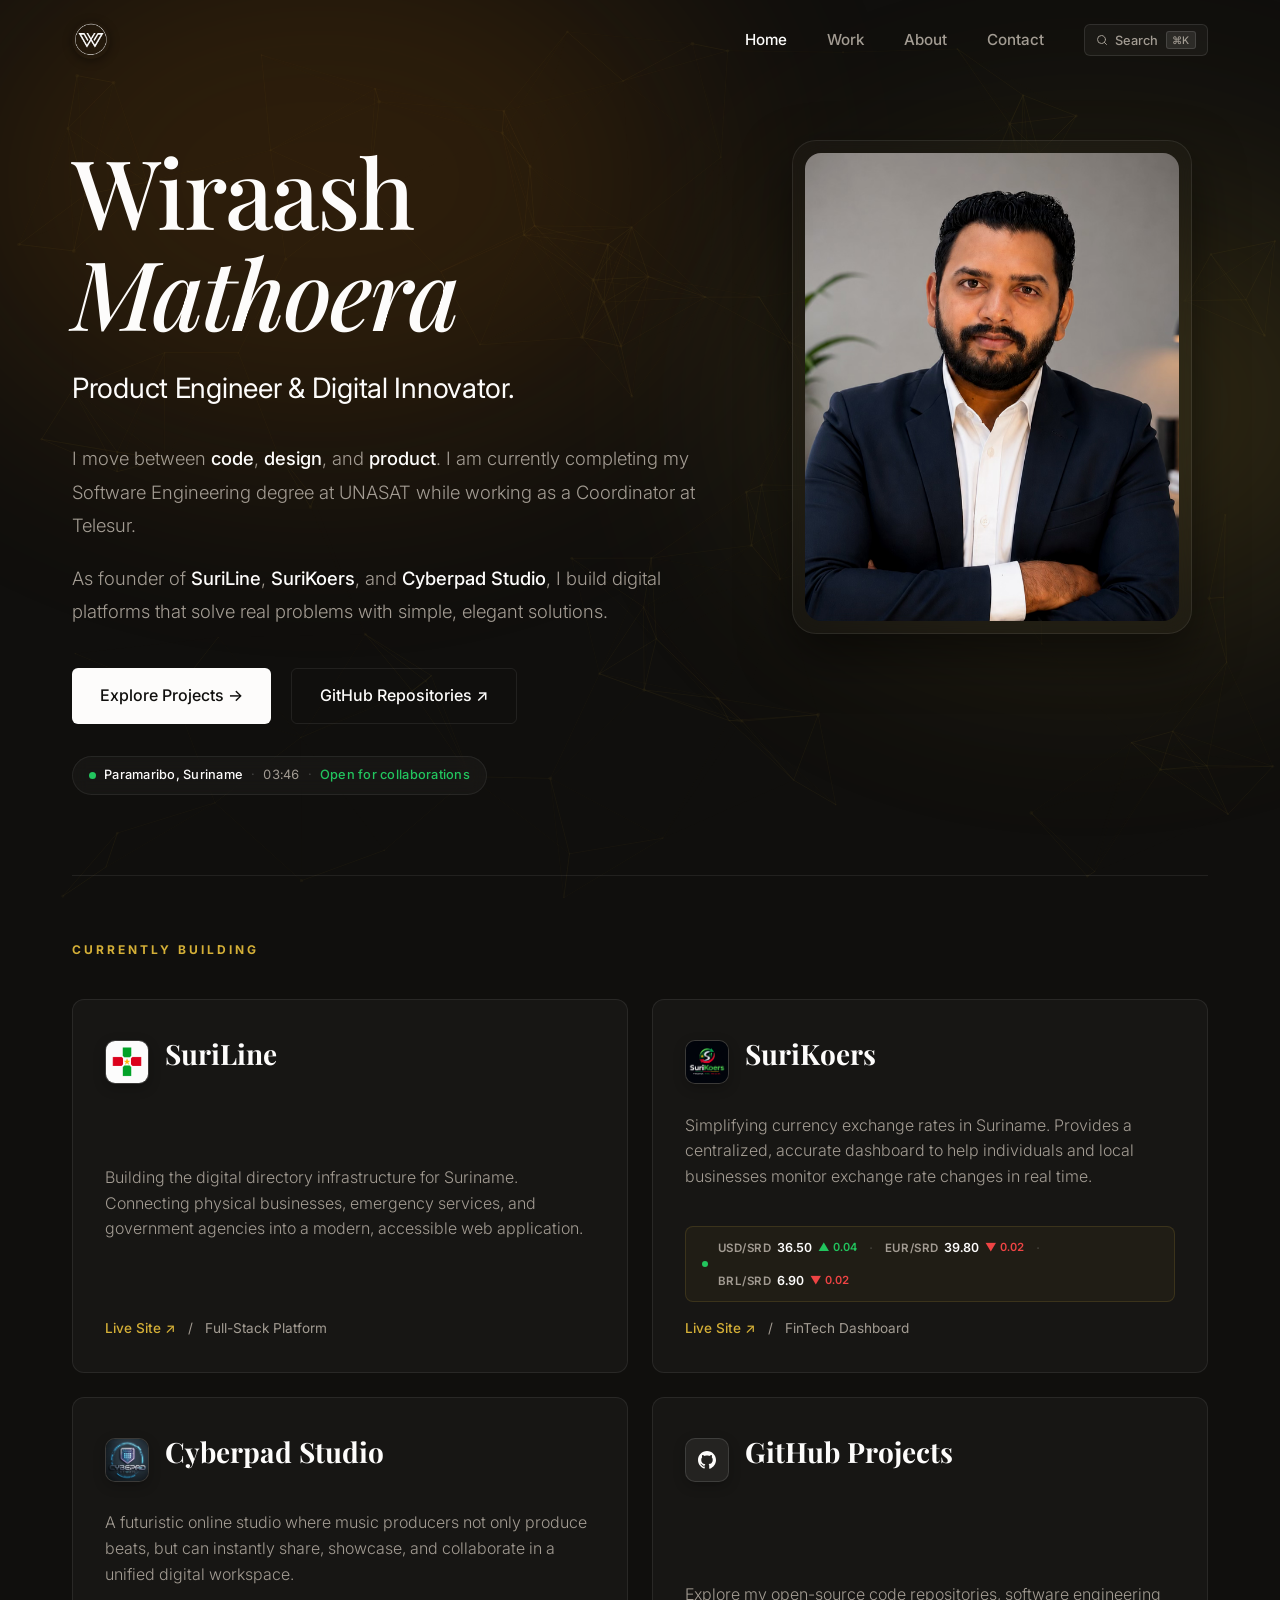
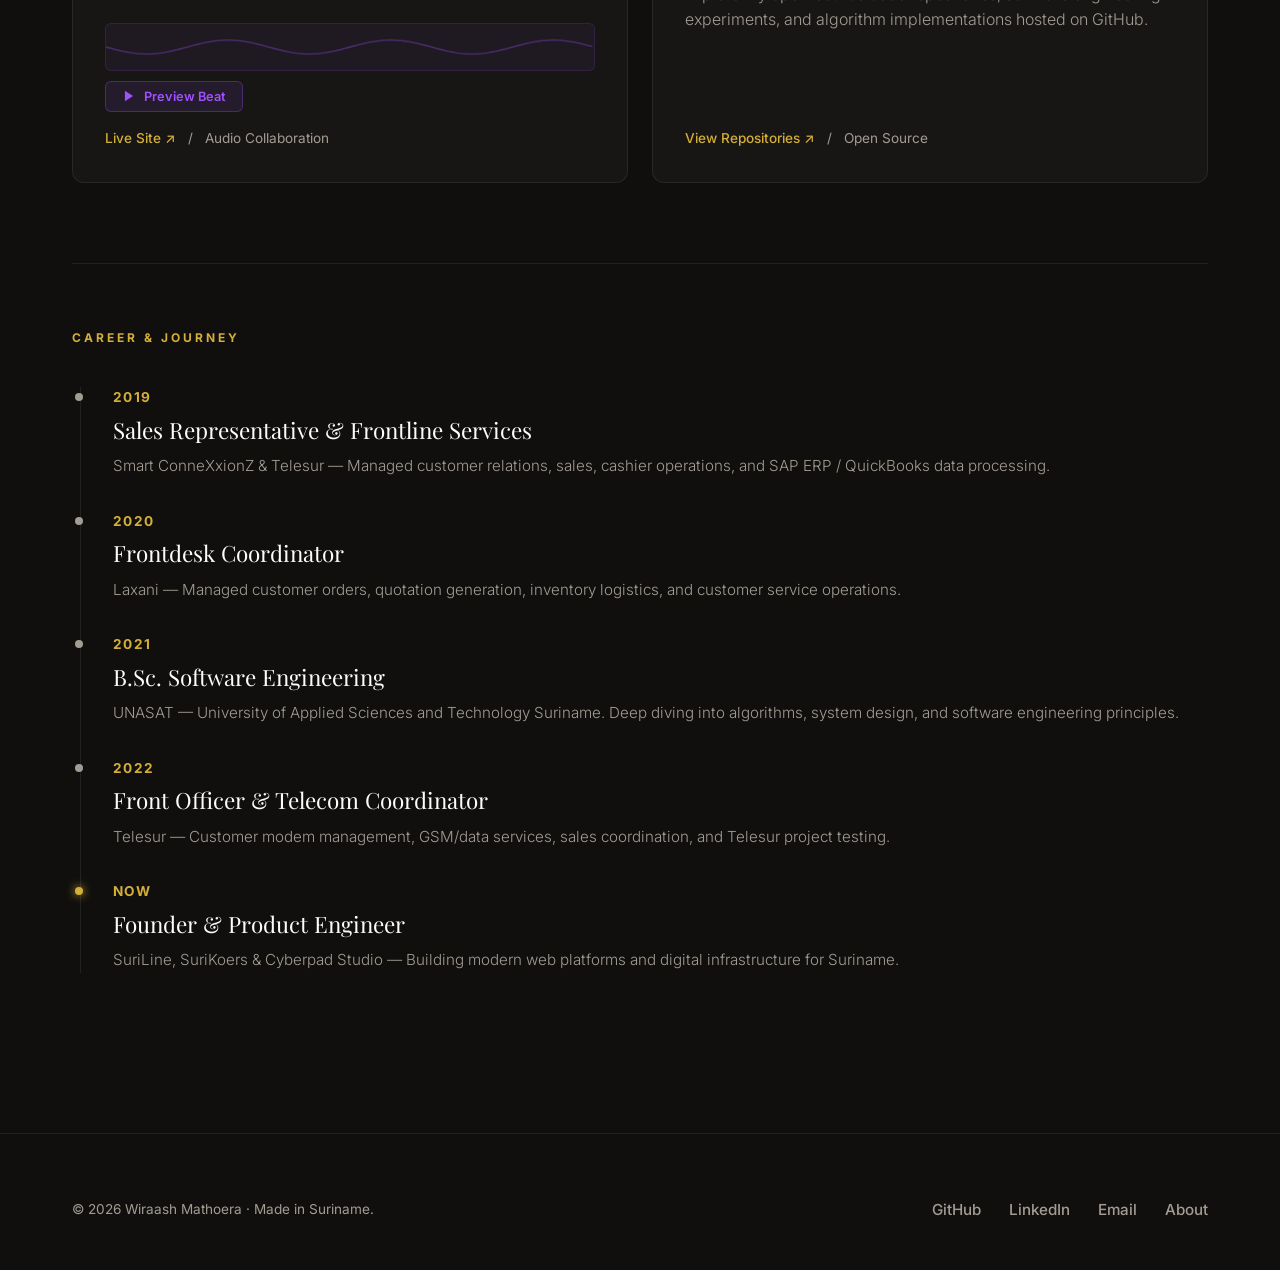
==== commit 110f6fad: "feat: implement core design system with dark-mode CSS, global layouts, and interactive UI components" ====
--- a/index.html
+++ b/index.html
@@ -24,6 +24,7 @@
     <meta name="twitter:image:height" content="630">
 
     <link rel="stylesheet" href="./css/main.css">
+    <link rel="stylesheet" href="./css/features.css">
 </head>
 
 <body data-theme="dark">
@@ -55,6 +56,13 @@
                 <li><a href="./work.html" class="nav-link">Work</a></li>
                 <li><a href="./about.html" class="nav-link">About</a></li>
                 <li><a href="./contact.html" class="nav-link">Contact</a></li>
+                <li>
+                    <button class="cmd-pill" id="cmd-trigger-pill" aria-label="Open command menu (Ctrl+K)">
+                        <svg xmlns="http://www.w3.org/2000/svg" width="12" height="12" viewBox="0 0 24 24" fill="none" stroke="currentColor" stroke-width="2" stroke-linecap="round" stroke-linejoin="round"><circle cx="11" cy="11" r="8"/><path d="m21 21-4.35-4.35"/></svg>
+                        <span>Search</span>
+                        <kbd>⌘K</kbd>
+                    </button>
+                </li>
             </ul>
         </div>
     </header>
@@ -63,7 +71,7 @@
         <!-- Hero Section (Paul Bakaus Grid Layout) -->
         <section class="hero-section">
             <div class="hero-content">
-                <h1 class="font-serif hero-title" id="hero-name">
+                <h1 class="font-serif hero-title">
                     Wiraash <span class="italic">Mathoera</span>
                 </h1>
                 <p class="hero-subtitle">
@@ -88,6 +96,16 @@
                     <a href="https://github.com/wiraash-mathoera?tab=repositories" target="_blank"
                         rel="noopener noreferrer" class="btn btn-outline">GitHub Repositories &nearr;</a>
                 </div>
+
+                <!-- Status Widget -->
+                <div class="status-widget">
+                    <span class="status-dot"></span>
+                    <span class="status-location">Paramaribo, Suriname</span>
+                    <span class="status-sep">·</span>
+                    <span id="status-widget-time" class="status-time">--:--</span>
+                    <span class="status-sep">·</span>
+                    <span class="status-avail">Open for collaborations</span>
+                </div>
             </div>
 
             <div class="hero-portrait-wrap">
@@ -107,7 +125,9 @@
                 <!-- Bento 1: SuriLine -->
                 <div class="bento-item">
                     <div class="bento-header">
-                        <div class="bento-icon bento-icon-suriline">SL</div>
+                        <div class="bento-icon">
+                            <img src="./img/suriline.png" alt="SuriLine" class="bento-icon-img">
+                        </div>
                         <h2 class="bento-title">
                             <a href="https://suriline.vercel.app/" target="_blank"
                                 rel="noopener noreferrer">SuriLine</a>
@@ -128,7 +148,9 @@
                 <!-- Bento 2: SuriKoers -->
                 <div class="bento-item">
                     <div class="bento-header">
-                        <div class="bento-icon bento-icon-surikoers">SK</div>
+                        <div class="bento-icon">
+                            <img src="./img/surikoers.png" alt="SuriKoers" class="bento-icon-img">
+                        </div>
                         <h2 class="bento-title">
                             <a href="https://whatsapp.com/channel/0029VbCgk0QAe5ViNQCmtB3d" target="_blank"
                                 rel="noopener noreferrer">SuriKoers</a>
@@ -138,6 +160,11 @@
                         Simplifying currency exchange rates in Suriname. Provides a centralized, accurate dashboard
                         to help individuals and local businesses monitor exchange rate changes in real time.
                     </p>
+                    <!-- Live Currency Ticker -->
+                    <div class="currency-ticker-wrap">
+                        <span class="ticker-live-dot"></span>
+                        <div id="currency-ticker" class="currency-ticker">Loading rates…</div>
+                    </div>
                     <div class="bento-meta">
                         <a href="https://whatsapp.com/channel/0029VbCgk0QAe5ViNQCmtB3d" target="_blank"
                             rel="noopener noreferrer">Live Site &nearr;</a>
@@ -149,7 +176,9 @@
                 <!-- Bento 3: Cyberpad Studio -->
                 <div class="bento-item">
                     <div class="bento-header">
-                        <div class="bento-icon bento-icon-cyberpad">CP</div>
+                        <div class="bento-icon">
+                            <img src="./img/cyberpad.jpg" alt="Cyberpad Studio" class="bento-icon-img">
+                        </div>
                         <h2 class="bento-title">
                             <a href="https://cyberpad-studio.vercel.app/html/login.html" target="_blank"
                                 rel="noopener noreferrer">Cyberpad Studio</a>
@@ -159,6 +188,14 @@
                         A futuristic online studio where music producers not only produce beats, but can instantly
                         share, showcase, and collaborate in a unified digital workspace.
                     </p>
+                    <!-- Audio Waveform Player -->
+                    <div class="audio-player-wrap">
+                        <canvas id="audio-waveform" class="audio-waveform" width="280" height="48"></canvas>
+                        <button id="audio-play-btn" class="audio-play-btn">
+                            <svg xmlns="http://www.w3.org/2000/svg" width="14" height="14" viewBox="0 0 24 24" fill="currentColor"><polygon points="5,3 19,12 5,21"/></svg>
+                            Preview Beat
+                        </button>
+                    </div>
                     <div class="bento-meta">
                         <a href="https://cyberpad-studio.vercel.app/html/login.html" target="_blank"
                             rel="noopener noreferrer">Live Site &nearr;</a>
@@ -242,7 +279,7 @@
     <footer>
         <div class="container footer-content">
             <div>
-                <p class="footer-copyright" id="footer-made-in"><span>&copy; 2026 Wiraash Mathoera &middot; Made in Suriname.</span></p>
+                <p class="footer-copyright">&copy; 2026 Wiraash Mathoera &middot; Made in Suriname.</p>
             </div>
 
             <div class="footer-social">
@@ -258,7 +295,8 @@
 
     <script src="./js/background.js"></script>
     <script src="./js/main.js"></script>
-    <script src="./js/easter-eggs.js"></script>
+    <script src="./js/features.js"></script>
+    <script src="./js/command-menu.js"></script>
 </body>
 
 </html>
--- a/css/main.css
+++ b/css/main.css
@@ -283,72 +283,42 @@
 .bento-header {
   display: flex;
   align-items: center;
-  gap: 0.875rem;
-  margin-bottom: 1rem;
+  gap: 1rem;
+  margin-bottom: 1.25rem;
 }
 
 /* Bento Project Icon Badge */
 .bento-icon {
-  width: 42px;
-  height: 42px;
+  width: 44px;
+  height: 44px;
   flex-shrink: 0;
   border-radius: 10px;
-  border: 1px solid rgba(255,255,255,0.12);
+  border: 1px solid rgba(255, 255, 255, 0.12);
   display: flex;
   align-items: center;
   justify-content: center;
-  font-size: 0.7rem;
-  font-weight: 800;
-  letter-spacing: 0.04em;
-  color: var(--text-primary);
-  background: rgba(255,255,255,0.04);
-  transition: transform 0.3s ease, box-shadow 0.3s ease;
-}
+  overflow: hidden;
+  background: rgba(255, 255, 255, 0.04);
+  box-shadow: 0 4px 12px rgba(0, 0, 0, 0.25);
+  transition: transform 0.3s ease, box-shadow 0.3s ease, border-color 0.3s ease;
+}
+
+.bento-icon-img {
+  width: 100%;
+  height: 100%;
+  object-fit: cover;
+  display: block;
+}
+
+.bento-icon-github {
+  background: rgba(255, 255, 255, 0.06);
+  color: var(--text-primary);
+}
+
 .bento-item:hover .bento-icon {
-  transform: scale(1.08);
-}
-
-/* SuriLine — electric teal */
-.bento-icon-suriline {
-  background: linear-gradient(135deg, rgba(0,200,180,0.18), rgba(0,120,120,0.08));
-  border-color: rgba(0,200,180,0.3);
-  color: #00c8b4;
-  box-shadow: 0 0 12px rgba(0,200,180,0.12);
-}
-.bento-item:hover .bento-icon-suriline {
-  box-shadow: 0 0 20px rgba(0,200,180,0.25);
-}
-
-/* SuriKoers — warm amber/gold */
-.bento-icon-surikoers {
-  background: linear-gradient(135deg, rgba(212,175,55,0.18), rgba(150,100,10,0.08));
-  border-color: rgba(212,175,55,0.35);
-  color: var(--accent-gold);
-  box-shadow: 0 0 12px rgba(212,175,55,0.12);
-}
-.bento-item:hover .bento-icon-surikoers {
-  box-shadow: 0 0 20px rgba(212,175,55,0.25);
-}
-
-/* Cyberpad — purple/violet */
-.bento-icon-cyberpad {
-  background: linear-gradient(135deg, rgba(160,80,255,0.18), rgba(80,30,140,0.08));
-  border-color: rgba(160,80,255,0.3);
-  color: #a050ff;
-  box-shadow: 0 0 12px rgba(160,80,255,0.12);
-}
-.bento-item:hover .bento-icon-cyberpad {
-  box-shadow: 0 0 20px rgba(160,80,255,0.25);
-}
-
-/* GitHub — neutral white */
-.bento-icon-github {
-  background: linear-gradient(135deg, rgba(255,255,255,0.1), rgba(180,180,180,0.04));
-  border-color: rgba(255,255,255,0.18);
-  color: var(--text-primary);
-}
-.bento-item:hover .bento-icon-github {
-  box-shadow: 0 0 16px rgba(255,255,255,0.1);
+  transform: scale(1.06);
+  border-color: rgba(212, 175, 55, 0.4);
+  box-shadow: 0 6px 20px rgba(0, 0, 0, 0.4), 0 0 15px rgba(212, 175, 55, 0.2);
 }
 
 .timeline-wrap {
@@ -587,16 +557,19 @@
   align-items: center;
   text-decoration: none;
   flex-shrink: 0;
-  transition: opacity 0.2s ease;
+  transition: opacity 0.2s ease, transform 0.2s ease;
 }
 .nav-logo:hover {
-  opacity: 0.8;
+  opacity: 0.9;
+  transform: scale(1.05);
 }
 .nav-logo-img {
-  height: 36px;
-  width: auto;
-  object-fit: contain;
+  height: 38px;
+  width: 38px;
+  border-radius: 50%;
+  object-fit: cover;
   display: block;
+  box-shadow: 0 2px 10px rgba(0, 0, 0, 0.4);
 }
 
 /* Removed nav-right — now using space-between from .nav-container */
@@ -850,127 +823,3 @@
   text-align: center;
   padding: 2rem 0 4rem 0;
 }
-
-/* ================================================
-   EASTER EGG STYLES
-   ================================================ */
-
-/* --- Toast Notification --- */
-#ee-toast {
-  position: fixed;
-  bottom: 2rem;
-  left: 50%;
-  transform: translateX(-50%) translateY(120%);
-  background: rgba(16, 15, 13, 0.95);
-  border: 1px solid rgba(212, 175, 55, 0.5);
-  border-radius: 12px;
-  padding: 1rem 1.75rem;
-  font-family: var(--font-sans);
-  font-size: 0.95rem;
-  color: var(--text-primary);
-  z-index: 9999;
-  pointer-events: none;
-  backdrop-filter: blur(20px);
-  -webkit-backdrop-filter: blur(20px);
-  box-shadow: 0 8px 32px rgba(0,0,0,0.6), 0 0 20px rgba(212,175,55,0.15);
-  white-space: nowrap;
-  transition: transform 0.5s cubic-bezier(0.34, 1.56, 0.64, 1), opacity 0.5s ease;
-  opacity: 0;
-}
-#ee-toast.show {
-  transform: translateX(-50%) translateY(0);
-  opacity: 1;
-}
-#ee-toast .ee-toast-icon {
-  margin-right: 0.5rem;
-}
-
-/* --- Particle Canvas (Konami) --- */
-#ee-particle-canvas {
-  position: fixed;
-  top: 0;
-  left: 0;
-  width: 100vw;
-  height: 100vh;
-  pointer-events: none;
-  z-index: 9998;
-}
-
-/* --- Hero Name Glitch Effect --- */
-@keyframes ee-glitch-clip-1 {
-  0%   { clip-path: inset(10% 0 85% 0); transform: translate(-3px, 0); }
-  25%  { clip-path: inset(40% 0 43% 0); transform: translate(3px, 0); }
-  50%  { clip-path: inset(70% 0 15% 0); transform: translate(-2px, 0); }
-  75%  { clip-path: inset(20% 0 65% 0); transform: translate(2px, 0); }
-  100% { clip-path: inset(55% 0 30% 0); transform: translate(0, 0); }
-}
-@keyframes ee-glitch-clip-2 {
-  0%   { clip-path: inset(60% 0 20% 0); transform: translate(3px, 0); }
-  25%  { clip-path: inset(15% 0 70% 0); transform: translate(-3px, 0); }
-  50%  { clip-path: inset(80% 0 5%  0); transform: translate(2px, 0); }
-  75%  { clip-path: inset(35% 0 50% 0); transform: translate(-2px, 0); }
-  100% { clip-path: inset(5%  0 85% 0); transform: translate(0, 0); }
-}
-
-.ee-glitch-active {
-  position: relative;
-  animation: none;
-}
-.ee-glitch-active::before,
-.ee-glitch-active::after {
-  content: attr(data-text);
-  position: absolute;
-  top: 0;
-  left: 0;
-  width: 100%;
-  height: 100%;
-  font-family: var(--font-serif);
-  font-size: inherit;
-  font-weight: inherit;
-  font-style: inherit;
-  line-height: inherit;
-  color: var(--text-primary);
-  pointer-events: none;
-}
-.ee-glitch-active::before {
-  color: #00c8b4;
-  animation: ee-glitch-clip-1 0.4s steps(1) 3;
-}
-.ee-glitch-active::after {
-  color: #a050ff;
-  animation: ee-glitch-clip-2 0.4s steps(1) 3;
-}
-
-/* --- Cyan Mode Flash (logo click x5) --- */
-body.ee-cyan-mode {
-  --accent-gold: #00e5ff;
-  --accent-amber: #0091ea;
-}
-body.ee-cyan-mode .ambient-orb {
-  opacity: 0.2;
-}
-
-/* --- Suriname Flag Popup (footer click x3) --- */
-#ee-flag-popup {
-  position: fixed;
-  bottom: 2rem;
-  right: 2rem;
-  background: rgba(16, 15, 13, 0.96);
-  border: 1px solid rgba(255,255,255,0.12);
-  border-radius: 14px;
-  padding: 1rem 1.5rem;
-  font-size: 1.1rem;
-  color: var(--text-primary);
-  z-index: 9999;
-  pointer-events: none;
-  backdrop-filter: blur(20px);
-  -webkit-backdrop-filter: blur(20px);
-  box-shadow: 0 8px 32px rgba(0,0,0,0.5);
-  transform: scale(0.7) translateY(20px);
-  opacity: 0;
-  transition: all 0.4s cubic-bezier(0.34, 1.56, 0.64, 1);
-}
-#ee-flag-popup.show {
-  transform: scale(1) translateY(0);
-  opacity: 1;
-}
--- a/css/features.css
+++ b/css/features.css
@@ -0,0 +1,586 @@
+/* ============================================================
+   features.css — All 7 Feature Components
+   ============================================================ */
+
+/* ── 1. STATUS WIDGET ─────────────────────────────────────── */
+.status-widget {
+  display: inline-flex;
+  align-items: center;
+  gap: 0.5rem;
+  margin-top: 2rem;
+  padding: 0.5rem 1rem;
+  border: 1px solid rgba(255, 255, 255, 0.07);
+  border-radius: 100px;
+  background: rgba(255, 255, 255, 0.03);
+  font-size: 0.8rem;
+  color: var(--text-secondary);
+  letter-spacing: 0.02em;
+  backdrop-filter: blur(8px);
+}
+
+.status-dot {
+  width: 7px;
+  height: 7px;
+  border-radius: 50%;
+  background: #22c55e;
+  box-shadow: 0 0 0 0 rgba(34, 197, 94, 0.6);
+  animation: status-pulse 2.5s infinite;
+  flex-shrink: 0;
+}
+
+@keyframes status-pulse {
+  0%   { box-shadow: 0 0 0 0 rgba(34, 197, 94, 0.5); }
+  70%  { box-shadow: 0 0 0 7px rgba(34, 197, 94, 0); }
+  100% { box-shadow: 0 0 0 0 rgba(34, 197, 94, 0); }
+}
+
+.status-location { font-weight: 500; color: var(--text-primary); }
+.status-sep      { color: rgba(255, 255, 255, 0.2); }
+.status-time     { font-family: var(--font-sans); font-variant-numeric: tabular-nums; }
+.status-avail    { color: #22c55e; font-weight: 500; }
+
+
+/* ── 2. CURRENCY TICKER ───────────────────────────────────── */
+.currency-ticker-wrap {
+  display: flex;
+  align-items: center;
+  gap: 0.6rem;
+  margin: 0.75rem 0 1rem;
+  padding: 0.6rem 1rem;
+  border-radius: 8px;
+  background: rgba(212, 175, 55, 0.05);
+  border: 1px solid rgba(212, 175, 55, 0.15);
+  overflow: hidden;
+}
+
+.ticker-live-dot {
+  width: 6px;
+  height: 6px;
+  flex-shrink: 0;
+  border-radius: 50%;
+  background: #22c55e;
+  animation: status-pulse 2s infinite;
+}
+
+.currency-ticker {
+  display: flex;
+  align-items: center;
+  gap: 0.75rem;
+  font-size: 0.78rem;
+  font-family: var(--font-sans);
+  font-variant-numeric: tabular-nums;
+  flex-wrap: wrap;
+  color: var(--text-secondary);
+}
+
+.ticker-pair {
+  display: inline-flex;
+  align-items: center;
+  gap: 0.35rem;
+  white-space: nowrap;
+}
+
+.ticker-label {
+  color: var(--text-secondary);
+  font-weight: 600;
+  font-size: 0.72rem;
+  letter-spacing: 0.05em;
+  text-transform: uppercase;
+}
+
+.ticker-value {
+  color: var(--text-primary);
+  font-weight: 600;
+}
+
+.ticker-change {
+  font-size: 0.7rem;
+  font-weight: 600;
+}
+.ticker-change.up   { color: #22c55e; }
+.ticker-change.down { color: #ef4444; }
+
+.ticker-sep {
+  color: rgba(255, 255, 255, 0.15);
+  font-size: 0.9rem;
+}
+
+
+/* ── 3. AUDIO WAVEFORM PLAYER ─────────────────────────────── */
+.audio-player-wrap {
+  margin: 0.75rem 0 1rem;
+  display: flex;
+  flex-direction: column;
+  gap: 0.6rem;
+}
+
+.audio-waveform {
+  width: 100%;
+  height: 48px;
+  border-radius: 6px;
+  background: rgba(160, 80, 255, 0.06);
+  border: 1px solid rgba(160, 80, 255, 0.15);
+  display: block;
+}
+
+.audio-play-btn {
+  display: inline-flex;
+  align-items: center;
+  gap: 0.5rem;
+  padding: 0.45rem 1rem;
+  font-size: 0.8rem;
+  font-weight: 600;
+  font-family: var(--font-sans);
+  background: rgba(160, 80, 255, 0.1);
+  border: 1px solid rgba(160, 80, 255, 0.3);
+  border-radius: 6px;
+  color: #a050ff;
+  cursor: pointer;
+  transition: all 0.25s ease;
+  align-self: flex-start;
+}
+
+.audio-play-btn:hover {
+  background: rgba(160, 80, 255, 0.2);
+  border-color: rgba(160, 80, 255, 0.5);
+  box-shadow: 0 0 16px rgba(160, 80, 255, 0.2);
+}
+
+.audio-play-btn.playing {
+  background: rgba(160, 80, 255, 0.2);
+  border-color: #a050ff;
+  color: #c080ff;
+  animation: audio-pulse 1.5s infinite;
+}
+
+@keyframes audio-pulse {
+  0%, 100% { box-shadow: 0 0 8px rgba(160, 80, 255, 0.3); }
+  50%       { box-shadow: 0 0 20px rgba(160, 80, 255, 0.5); }
+}
+
+
+/* ── 4. SPECS DRAWER ──────────────────────────────────────── */
+.specs-drawer {
+  max-height: 0;
+  overflow: hidden;
+  transition: max-height 0.4s cubic-bezier(0.16, 1, 0.3, 1), opacity 0.3s ease;
+  opacity: 0;
+  margin-bottom: 0;
+}
+
+.specs-drawer.open {
+  max-height: 300px;
+  opacity: 1;
+  margin-bottom: 1.25rem;
+}
+
+.specs-grid {
+  display: flex;
+  flex-direction: column;
+  gap: 0.6rem;
+  padding: 1rem;
+  background: rgba(255, 255, 255, 0.025);
+  border: 1px solid rgba(255, 255, 255, 0.07);
+  border-radius: 8px;
+  margin-top: 1rem;
+}
+
+.specs-item {
+  display: grid;
+  grid-template-columns: 100px 1fr;
+  gap: 0.75rem;
+  align-items: baseline;
+  font-size: 0.85rem;
+  line-height: 1.5;
+}
+
+.specs-key {
+  font-weight: 700;
+  font-size: 0.72rem;
+  text-transform: uppercase;
+  letter-spacing: 0.1em;
+  color: var(--accent-gold);
+}
+
+.specs-val {
+  color: var(--text-secondary);
+}
+
+.specs-toggle {
+  display: inline-flex;
+  align-items: center;
+  gap: 0.4rem;
+  padding: 0.45rem 1rem;
+  font-size: 0.82rem;
+  font-weight: 600;
+  font-family: var(--font-sans);
+  background: transparent;
+  border: 1px solid rgba(255, 255, 255, 0.1);
+  border-radius: 6px;
+  color: var(--text-secondary);
+  cursor: pointer;
+  transition: all 0.2s ease;
+}
+
+.specs-toggle:hover {
+  border-color: var(--accent-gold);
+  color: var(--accent-gold);
+}
+
+.specs-toggle-icon {
+  font-size: 1rem;
+  line-height: 1;
+  font-weight: 400;
+}
+
+
+/* ── 5. DEVICE MOCKUP SWITCHER ────────────────────────────── */
+.mockup-toggle-group {
+  position: absolute;
+  top: 0.6rem;
+  right: 0.6rem;
+  display: flex;
+  gap: 0.25rem;
+  z-index: 2;
+  background: rgba(16, 15, 13, 0.8);
+  border: 1px solid rgba(255, 255, 255, 0.1);
+  border-radius: 6px;
+  padding: 0.2rem;
+  backdrop-filter: blur(8px);
+}
+
+.mockup-btn {
+  padding: 0.25rem 0.65rem;
+  font-size: 0.72rem;
+  font-weight: 600;
+  font-family: var(--font-sans);
+  background: transparent;
+  border: none;
+  border-radius: 4px;
+  color: var(--text-secondary);
+  cursor: pointer;
+  transition: all 0.2s ease;
+  letter-spacing: 0.03em;
+}
+
+.mockup-btn:hover   { color: var(--text-primary); }
+.mockup-btn.active  {
+  background: rgba(255, 255, 255, 0.1);
+  color: var(--text-primary);
+}
+
+/* Mobile mockup frame effect */
+.project-image-wrapper.mockup-mobile {
+  max-width: 220px;
+  aspect-ratio: 9/16;
+  border-radius: 20px;
+  margin: 0 auto;
+  border-width: 6px;
+  border-color: rgba(255, 255, 255, 0.15);
+  box-shadow: 0 0 0 1px rgba(255,255,255,0.05), 0 20px 40px rgba(0,0,0,0.5);
+  transition: all 0.4s cubic-bezier(0.16, 1, 0.3, 1);
+}
+
+.project-image-wrapper {
+  transition: all 0.4s cubic-bezier(0.16, 1, 0.3, 1);
+  position: relative;
+}
+
+
+/* ── 6. COPY EMAIL + vCARD ─────────────────────────────────── */
+.quick-contact-actions {
+  display: flex;
+  gap: 1rem;
+  justify-content: center;
+  flex-wrap: wrap;
+  margin-top: 2.5rem;
+}
+
+.copy-email-btn,
+.vcard-btn {
+  display: inline-flex;
+  align-items: center;
+  gap: 0.5rem;
+  transition: all 0.25s ease;
+}
+
+.copy-email-btn.copied {
+  border-color: #22c55e;
+  color: #22c55e;
+}
+
+.copy-email-btn.copied:hover {
+  border-color: #22c55e;
+  color: #22c55e;
+}
+
+
+/* ── 7. COMMAND PALETTE ───────────────────────────────────── */
+.cmd-pill {
+  display: inline-flex;
+  align-items: center;
+  gap: 0.45rem;
+  padding: 0.35rem 0.7rem;
+  font-size: 0.8rem;
+  font-weight: 500;
+  font-family: var(--font-sans);
+  background: rgba(255, 255, 255, 0.04);
+  border: 1px solid rgba(255, 255, 255, 0.1);
+  border-radius: 6px;
+  color: var(--text-secondary);
+  cursor: pointer;
+  transition: all 0.2s ease;
+  white-space: nowrap;
+}
+
+.cmd-pill:hover {
+  background: rgba(255, 255, 255, 0.08);
+  color: var(--text-primary);
+  border-color: rgba(255, 255, 255, 0.18);
+}
+
+.cmd-pill kbd {
+  font-size: 0.65rem;
+  padding: 0.1rem 0.35rem;
+  background: rgba(255, 255, 255, 0.08);
+  border: 1px solid rgba(255, 255, 255, 0.12);
+  border-radius: 3px;
+  color: var(--text-secondary);
+  font-family: var(--font-sans);
+}
+
+/* Overlay */
+#cmd-overlay {
+  position: fixed;
+  inset: 0;
+  background: rgba(10, 9, 8, 0.75);
+  backdrop-filter: blur(12px);
+  -webkit-backdrop-filter: blur(12px);
+  z-index: 10000;
+  display: flex;
+  align-items: flex-start;
+  justify-content: center;
+  padding-top: 15vh;
+  opacity: 0;
+  pointer-events: none;
+  transition: opacity 0.2s ease;
+}
+
+#cmd-overlay.open {
+  opacity: 1;
+  pointer-events: all;
+}
+
+#cmd-panel {
+  width: 100%;
+  max-width: 580px;
+  background: rgba(20, 19, 17, 0.97);
+  border: 1px solid rgba(255, 255, 255, 0.1);
+  border-radius: 14px;
+  box-shadow: 0 24px 64px rgba(0,0,0,0.7), 0 0 0 1px rgba(255,255,255,0.04);
+  overflow: hidden;
+  transform: scale(0.97) translateY(-8px);
+  transition: transform 0.2s cubic-bezier(0.16, 1, 0.3, 1);
+}
+
+#cmd-overlay.open #cmd-panel {
+  transform: scale(1) translateY(0);
+}
+
+#cmd-search-row {
+  display: flex;
+  align-items: center;
+  gap: 0.75rem;
+  padding: 1rem 1.25rem;
+  border-bottom: 1px solid rgba(255, 255, 255, 0.07);
+}
+
+#cmd-search-icon {
+  flex-shrink: 0;
+  color: var(--text-secondary);
+}
+
+#cmd-input {
+  flex: 1;
+  background: none;
+  border: none;
+  outline: none;
+  font-family: var(--font-sans);
+  font-size: 1rem;
+  color: var(--text-primary);
+  caret-color: var(--accent-gold);
+}
+
+#cmd-input::placeholder { color: rgba(163, 156, 147, 0.5); }
+
+#cmd-esc-key {
+  padding: 0.2rem 0.5rem;
+  font-size: 0.7rem;
+  border: 1px solid rgba(255, 255, 255, 0.1);
+  border-radius: 4px;
+  color: var(--text-secondary);
+  cursor: pointer;
+  font-family: var(--font-sans);
+  background: transparent;
+  transition: border-color 0.2s ease;
+}
+#cmd-esc-key:hover { border-color: rgba(255,255,255,0.25); }
+
+#cmd-results {
+  max-height: 380px;
+  overflow-y: auto;
+  padding: 0.5rem;
+  scrollbar-width: thin;
+  scrollbar-color: rgba(255,255,255,0.1) transparent;
+}
+
+.cmd-group-label {
+  padding: 0.5rem 0.75rem 0.25rem;
+  font-size: 0.68rem;
+  font-weight: 700;
+  letter-spacing: 0.12em;
+  text-transform: uppercase;
+  color: var(--text-secondary);
+  opacity: 0.6;
+}
+
+.cmd-item {
+  display: flex;
+  align-items: center;
+  gap: 0.75rem;
+  width: 100%;
+  padding: 0.7rem 0.75rem;
+  border: none;
+  background: transparent;
+  border-radius: 8px;
+  cursor: pointer;
+  text-align: left;
+  transition: background 0.15s ease;
+  color: var(--text-primary);
+}
+
+.cmd-item:hover,
+.cmd-item.highlighted {
+  background: rgba(255, 255, 255, 0.06);
+}
+
+.cmd-item.highlighted .cmd-item-arrow {
+  opacity: 1;
+}
+
+.cmd-item-icon {
+  font-size: 1.1rem;
+  width: 28px;
+  text-align: center;
+  flex-shrink: 0;
+}
+
+.cmd-item-text {
+  flex: 1;
+  display: flex;
+  flex-direction: column;
+  gap: 0.15rem;
+}
+
+.cmd-item-label {
+  font-size: 0.9rem;
+  font-weight: 500;
+  color: var(--text-primary);
+}
+
+.cmd-item-desc {
+  font-size: 0.78rem;
+  color: var(--text-secondary);
+}
+
+.cmd-item-arrow {
+  color: var(--text-secondary);
+  opacity: 0;
+  transition: opacity 0.15s ease;
+  flex-shrink: 0;
+}
+
+.cmd-empty {
+  text-align: center;
+  color: var(--text-secondary);
+  font-size: 0.9rem;
+  padding: 2rem;
+}
+
+#cmd-footer {
+  display: flex;
+  gap: 1.5rem;
+  align-items: center;
+  padding: 0.6rem 1.25rem;
+  border-top: 1px solid rgba(255, 255, 255, 0.06);
+  font-size: 0.72rem;
+  color: var(--text-secondary);
+  opacity: 0.6;
+}
+
+#cmd-footer kbd {
+  display: inline-flex;
+  align-items: center;
+  justify-content: center;
+  min-width: 20px;
+  height: 18px;
+  padding: 0 0.3rem;
+  font-size: 0.65rem;
+  border: 1px solid rgba(255, 255, 255, 0.15);
+  border-radius: 3px;
+  font-family: var(--font-sans);
+  margin-right: 0.25rem;
+}
+
+/* Copy toast */
+#cmd-copy-toast {
+  position: fixed;
+  bottom: 2rem;
+  left: 50%;
+  transform: translateX(-50%) translateY(120%);
+  background: rgba(20, 19, 17, 0.97);
+  border: 1px solid rgba(34, 197, 94, 0.4);
+  border-radius: 10px;
+  padding: 0.75rem 1.5rem;
+  font-size: 0.9rem;
+  color: #22c55e;
+  font-weight: 500;
+  z-index: 10001;
+  pointer-events: none;
+  transition: transform 0.4s cubic-bezier(0.34, 1.56, 0.64, 1), opacity 0.4s ease;
+  opacity: 0;
+}
+
+#cmd-copy-toast.show {
+  transform: translateX(-50%) translateY(0);
+  opacity: 1;
+}
+
+
+/* ── RESPONSIVE ───────────────────────────────────────────── */
+@media (max-width: 768px) {
+  .cmd-pill { display: none; }
+
+  .status-widget {
+    font-size: 0.72rem;
+    flex-wrap: wrap;
+    gap: 0.3rem;
+  }
+
+  .specs-item {
+    grid-template-columns: 80px 1fr;
+    font-size: 0.8rem;
+  }
+
+  #cmd-panel {
+    max-width: calc(100vw - 2rem);
+    margin: 0 1rem;
+  }
+
+  .quick-contact-actions {
+    flex-direction: column;
+    align-items: center;
+  }
+
+  .mockup-toggle-group { top: 0.4rem; right: 0.4rem; }
+}
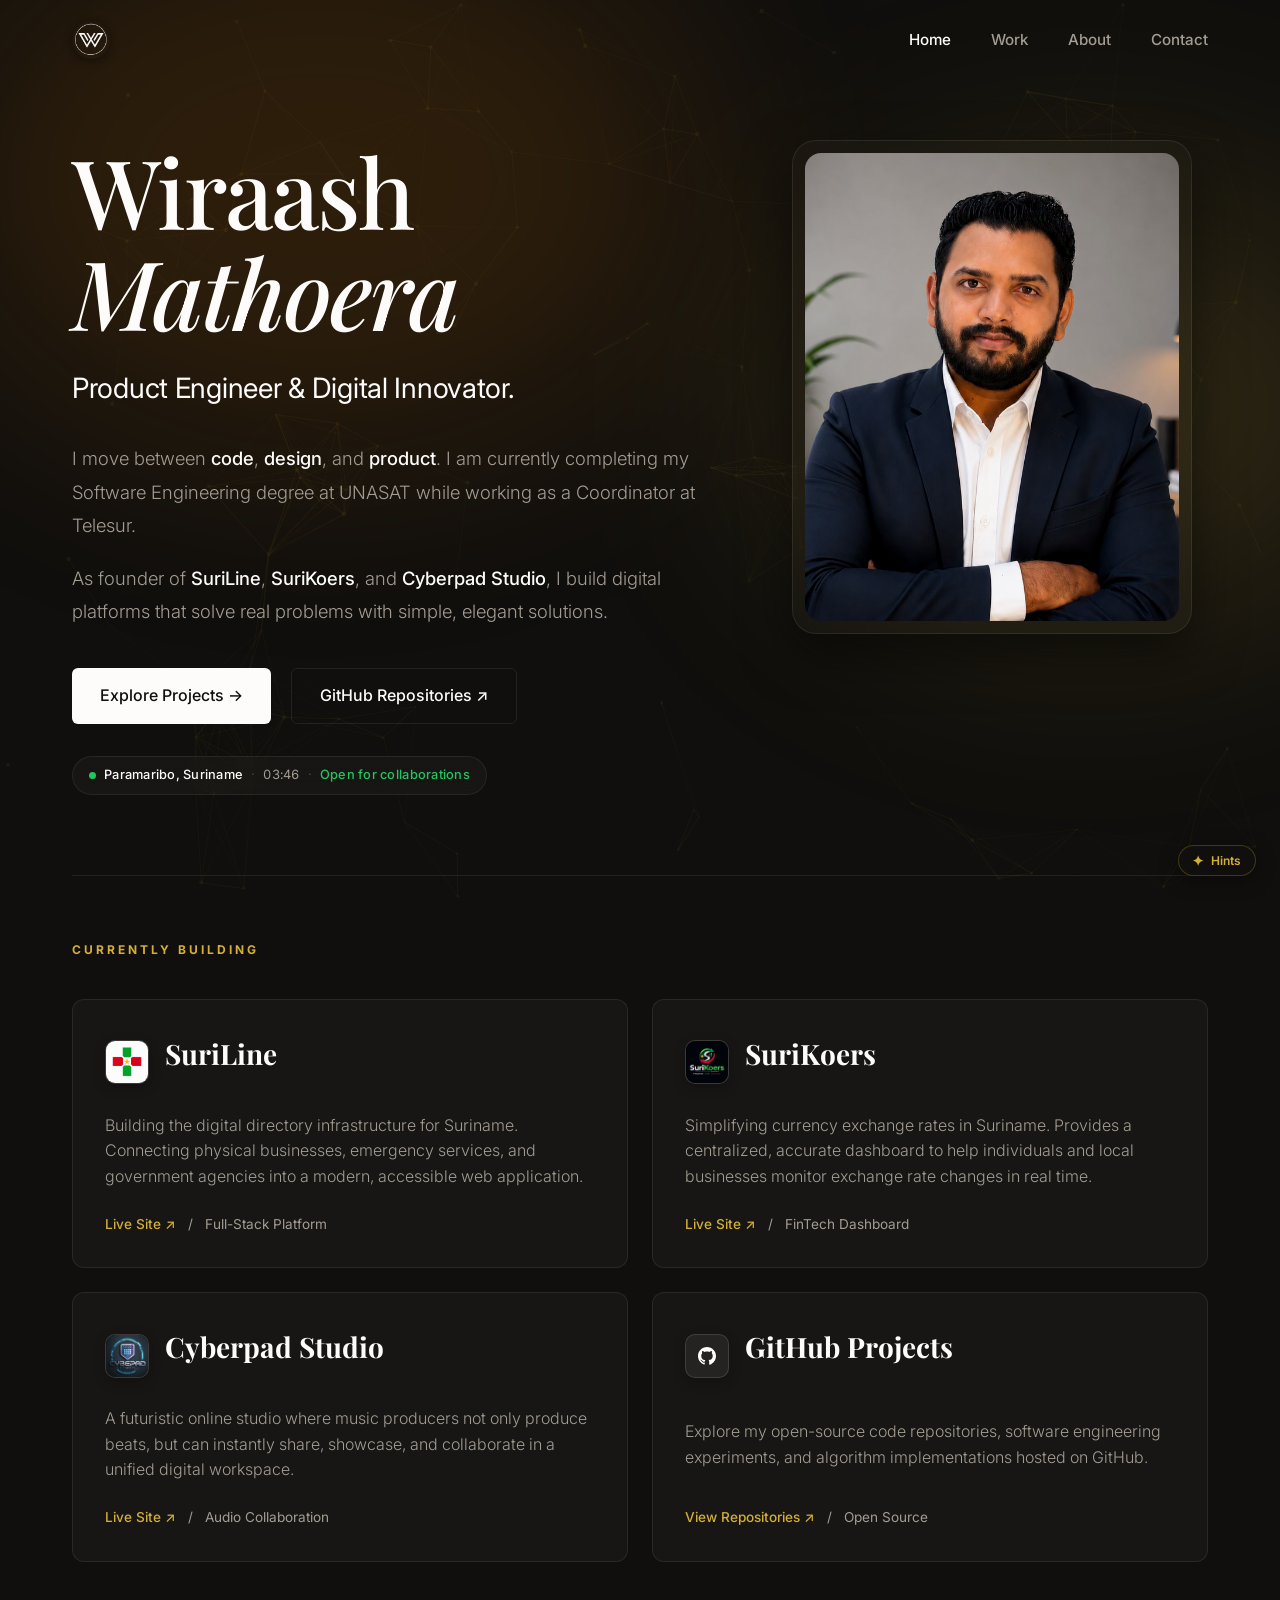
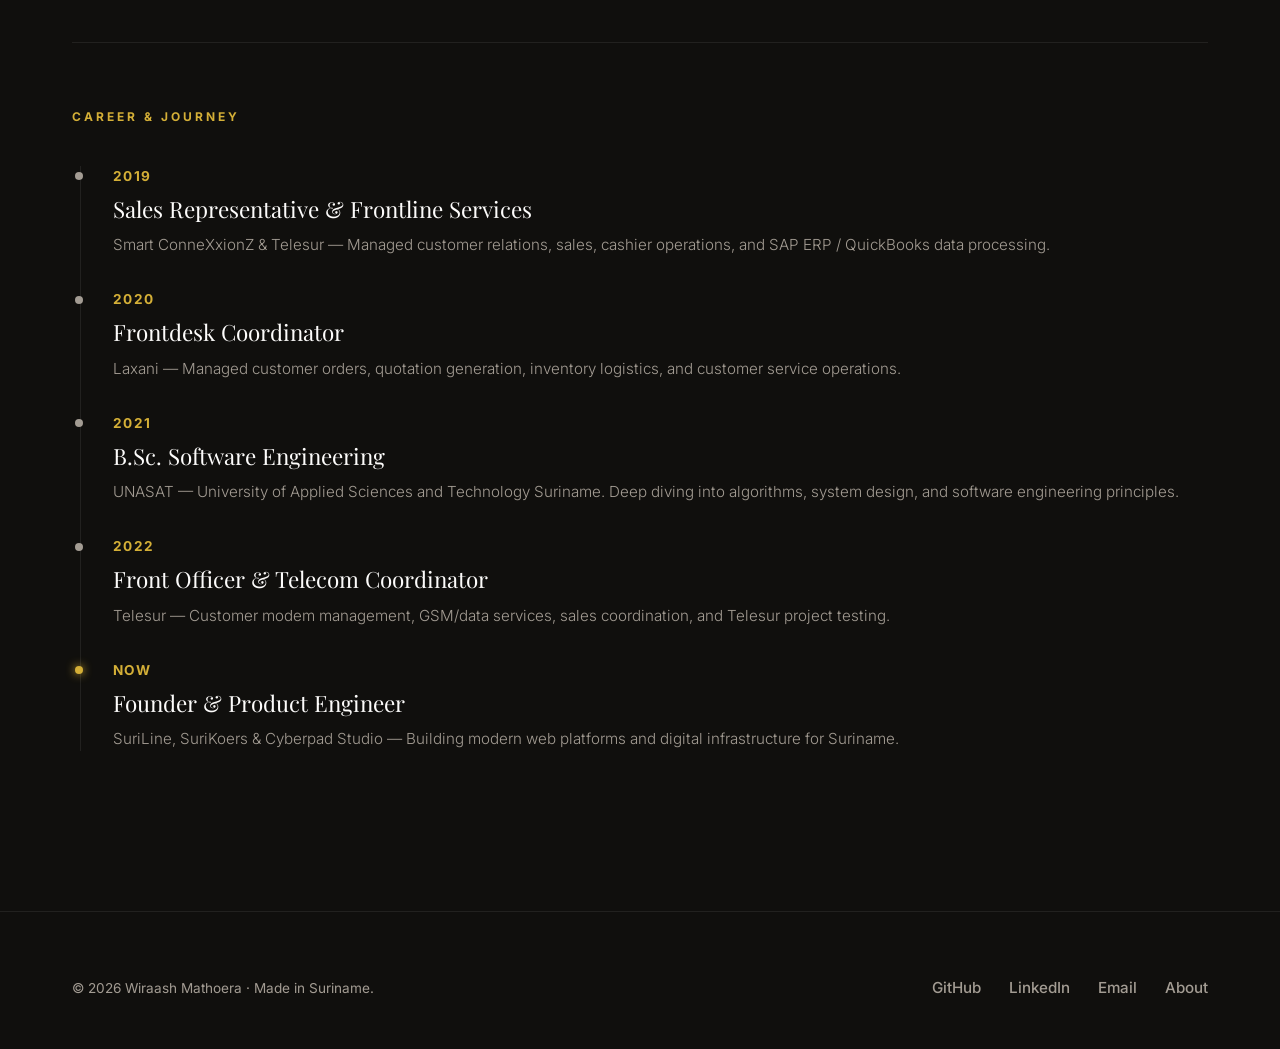
==== commit bc7089b0: "feat: implement project feature modules and Easter egg mechanics including blueprint mode and custom" ====
--- a/index.html
+++ b/index.html
@@ -25,6 +25,7 @@
 
     <link rel="stylesheet" href="./css/main.css">
     <link rel="stylesheet" href="./css/features.css">
+    <link rel="stylesheet" href="./css/easter-eggs.css">
 </head>
 
 <body data-theme="dark">
@@ -56,13 +57,6 @@
                 <li><a href="./work.html" class="nav-link">Work</a></li>
                 <li><a href="./about.html" class="nav-link">About</a></li>
                 <li><a href="./contact.html" class="nav-link">Contact</a></li>
-                <li>
-                    <button class="cmd-pill" id="cmd-trigger-pill" aria-label="Open command menu (Ctrl+K)">
-                        <svg xmlns="http://www.w3.org/2000/svg" width="12" height="12" viewBox="0 0 24 24" fill="none" stroke="currentColor" stroke-width="2" stroke-linecap="round" stroke-linejoin="round"><circle cx="11" cy="11" r="8"/><path d="m21 21-4.35-4.35"/></svg>
-                        <span>Search</span>
-                        <kbd>⌘K</kbd>
-                    </button>
-                </li>
             </ul>
         </div>
     </header>
@@ -160,11 +154,6 @@
                         Simplifying currency exchange rates in Suriname. Provides a centralized, accurate dashboard
                         to help individuals and local businesses monitor exchange rate changes in real time.
                     </p>
-                    <!-- Live Currency Ticker -->
-                    <div class="currency-ticker-wrap">
-                        <span class="ticker-live-dot"></span>
-                        <div id="currency-ticker" class="currency-ticker">Loading rates…</div>
-                    </div>
                     <div class="bento-meta">
                         <a href="https://whatsapp.com/channel/0029VbCgk0QAe5ViNQCmtB3d" target="_blank"
                             rel="noopener noreferrer">Live Site &nearr;</a>
@@ -188,14 +177,6 @@
                         A futuristic online studio where music producers not only produce beats, but can instantly
                         share, showcase, and collaborate in a unified digital workspace.
                     </p>
-                    <!-- Audio Waveform Player -->
-                    <div class="audio-player-wrap">
-                        <canvas id="audio-waveform" class="audio-waveform" width="280" height="48"></canvas>
-                        <button id="audio-play-btn" class="audio-play-btn">
-                            <svg xmlns="http://www.w3.org/2000/svg" width="14" height="14" viewBox="0 0 24 24" fill="currentColor"><polygon points="5,3 19,12 5,21"/></svg>
-                            Preview Beat
-                        </button>
-                    </div>
                     <div class="bento-meta">
                         <a href="https://cyberpad-studio.vercel.app/html/login.html" target="_blank"
                             rel="noopener noreferrer">Live Site &nearr;</a>
@@ -296,7 +277,7 @@
     <script src="./js/background.js"></script>
     <script src="./js/main.js"></script>
     <script src="./js/features.js"></script>
-    <script src="./js/command-menu.js"></script>
+    <script src="./js/easter-eggs.js"></script>
 </body>
 
 </html>
--- a/css/features.css
+++ b/css/features.css
@@ -1,5 +1,5 @@
 /* ============================================================
-   features.css — All 7 Feature Components
+   features.css — Clean & Focused Feature Styles
    ============================================================ */
 
 /* ── 1. STATUS WIDGET ─────────────────────────────────────── */
@@ -40,126 +40,7 @@
 .status-avail    { color: #22c55e; font-weight: 500; }
 
 
-/* ── 2. CURRENCY TICKER ───────────────────────────────────── */
-.currency-ticker-wrap {
-  display: flex;
-  align-items: center;
-  gap: 0.6rem;
-  margin: 0.75rem 0 1rem;
-  padding: 0.6rem 1rem;
-  border-radius: 8px;
-  background: rgba(212, 175, 55, 0.05);
-  border: 1px solid rgba(212, 175, 55, 0.15);
-  overflow: hidden;
-}
-
-.ticker-live-dot {
-  width: 6px;
-  height: 6px;
-  flex-shrink: 0;
-  border-radius: 50%;
-  background: #22c55e;
-  animation: status-pulse 2s infinite;
-}
-
-.currency-ticker {
-  display: flex;
-  align-items: center;
-  gap: 0.75rem;
-  font-size: 0.78rem;
-  font-family: var(--font-sans);
-  font-variant-numeric: tabular-nums;
-  flex-wrap: wrap;
-  color: var(--text-secondary);
-}
-
-.ticker-pair {
-  display: inline-flex;
-  align-items: center;
-  gap: 0.35rem;
-  white-space: nowrap;
-}
-
-.ticker-label {
-  color: var(--text-secondary);
-  font-weight: 600;
-  font-size: 0.72rem;
-  letter-spacing: 0.05em;
-  text-transform: uppercase;
-}
-
-.ticker-value {
-  color: var(--text-primary);
-  font-weight: 600;
-}
-
-.ticker-change {
-  font-size: 0.7rem;
-  font-weight: 600;
-}
-.ticker-change.up   { color: #22c55e; }
-.ticker-change.down { color: #ef4444; }
-
-.ticker-sep {
-  color: rgba(255, 255, 255, 0.15);
-  font-size: 0.9rem;
-}
-
-
-/* ── 3. AUDIO WAVEFORM PLAYER ─────────────────────────────── */
-.audio-player-wrap {
-  margin: 0.75rem 0 1rem;
-  display: flex;
-  flex-direction: column;
-  gap: 0.6rem;
-}
-
-.audio-waveform {
-  width: 100%;
-  height: 48px;
-  border-radius: 6px;
-  background: rgba(160, 80, 255, 0.06);
-  border: 1px solid rgba(160, 80, 255, 0.15);
-  display: block;
-}
-
-.audio-play-btn {
-  display: inline-flex;
-  align-items: center;
-  gap: 0.5rem;
-  padding: 0.45rem 1rem;
-  font-size: 0.8rem;
-  font-weight: 600;
-  font-family: var(--font-sans);
-  background: rgba(160, 80, 255, 0.1);
-  border: 1px solid rgba(160, 80, 255, 0.3);
-  border-radius: 6px;
-  color: #a050ff;
-  cursor: pointer;
-  transition: all 0.25s ease;
-  align-self: flex-start;
-}
-
-.audio-play-btn:hover {
-  background: rgba(160, 80, 255, 0.2);
-  border-color: rgba(160, 80, 255, 0.5);
-  box-shadow: 0 0 16px rgba(160, 80, 255, 0.2);
-}
-
-.audio-play-btn.playing {
-  background: rgba(160, 80, 255, 0.2);
-  border-color: #a050ff;
-  color: #c080ff;
-  animation: audio-pulse 1.5s infinite;
-}
-
-@keyframes audio-pulse {
-  0%, 100% { box-shadow: 0 0 8px rgba(160, 80, 255, 0.3); }
-  50%       { box-shadow: 0 0 20px rgba(160, 80, 255, 0.5); }
-}
-
-
-/* ── 4. SPECS DRAWER ──────────────────────────────────────── */
+/* ── 2. SPECS DRAWER (Work Page) ──────────────────────────── */
 .specs-drawer {
   max-height: 0;
   overflow: hidden;
@@ -234,7 +115,7 @@
 }
 
 
-/* ── 5. DEVICE MOCKUP SWITCHER ────────────────────────────── */
+/* ── 3. DEVICE MOCKUP SWITCHER (Work Page) ────────────────── */
 .mockup-toggle-group {
   position: absolute;
   top: 0.6rem;
@@ -269,7 +150,6 @@
   color: var(--text-primary);
 }
 
-/* Mobile mockup frame effect */
 .project-image-wrapper.mockup-mobile {
   max-width: 220px;
   aspect-ratio: 9/16;
@@ -287,7 +167,7 @@
 }
 
 
-/* ── 6. COPY EMAIL + vCARD ─────────────────────────────────── */
+/* ── 4. QUICK CONTACT ACTIONS (Contact Page) ──────────────── */
 .quick-contact-actions {
   display: flex;
   gap: 1rem;
@@ -315,252 +195,8 @@
 }
 
 
-/* ── 7. COMMAND PALETTE ───────────────────────────────────── */
-.cmd-pill {
-  display: inline-flex;
-  align-items: center;
-  gap: 0.45rem;
-  padding: 0.35rem 0.7rem;
-  font-size: 0.8rem;
-  font-weight: 500;
-  font-family: var(--font-sans);
-  background: rgba(255, 255, 255, 0.04);
-  border: 1px solid rgba(255, 255, 255, 0.1);
-  border-radius: 6px;
-  color: var(--text-secondary);
-  cursor: pointer;
-  transition: all 0.2s ease;
-  white-space: nowrap;
-}
-
-.cmd-pill:hover {
-  background: rgba(255, 255, 255, 0.08);
-  color: var(--text-primary);
-  border-color: rgba(255, 255, 255, 0.18);
-}
-
-.cmd-pill kbd {
-  font-size: 0.65rem;
-  padding: 0.1rem 0.35rem;
-  background: rgba(255, 255, 255, 0.08);
-  border: 1px solid rgba(255, 255, 255, 0.12);
-  border-radius: 3px;
-  color: var(--text-secondary);
-  font-family: var(--font-sans);
-}
-
-/* Overlay */
-#cmd-overlay {
-  position: fixed;
-  inset: 0;
-  background: rgba(10, 9, 8, 0.75);
-  backdrop-filter: blur(12px);
-  -webkit-backdrop-filter: blur(12px);
-  z-index: 10000;
-  display: flex;
-  align-items: flex-start;
-  justify-content: center;
-  padding-top: 15vh;
-  opacity: 0;
-  pointer-events: none;
-  transition: opacity 0.2s ease;
-}
-
-#cmd-overlay.open {
-  opacity: 1;
-  pointer-events: all;
-}
-
-#cmd-panel {
-  width: 100%;
-  max-width: 580px;
-  background: rgba(20, 19, 17, 0.97);
-  border: 1px solid rgba(255, 255, 255, 0.1);
-  border-radius: 14px;
-  box-shadow: 0 24px 64px rgba(0,0,0,0.7), 0 0 0 1px rgba(255,255,255,0.04);
-  overflow: hidden;
-  transform: scale(0.97) translateY(-8px);
-  transition: transform 0.2s cubic-bezier(0.16, 1, 0.3, 1);
-}
-
-#cmd-overlay.open #cmd-panel {
-  transform: scale(1) translateY(0);
-}
-
-#cmd-search-row {
-  display: flex;
-  align-items: center;
-  gap: 0.75rem;
-  padding: 1rem 1.25rem;
-  border-bottom: 1px solid rgba(255, 255, 255, 0.07);
-}
-
-#cmd-search-icon {
-  flex-shrink: 0;
-  color: var(--text-secondary);
-}
-
-#cmd-input {
-  flex: 1;
-  background: none;
-  border: none;
-  outline: none;
-  font-family: var(--font-sans);
-  font-size: 1rem;
-  color: var(--text-primary);
-  caret-color: var(--accent-gold);
-}
-
-#cmd-input::placeholder { color: rgba(163, 156, 147, 0.5); }
-
-#cmd-esc-key {
-  padding: 0.2rem 0.5rem;
-  font-size: 0.7rem;
-  border: 1px solid rgba(255, 255, 255, 0.1);
-  border-radius: 4px;
-  color: var(--text-secondary);
-  cursor: pointer;
-  font-family: var(--font-sans);
-  background: transparent;
-  transition: border-color 0.2s ease;
-}
-#cmd-esc-key:hover { border-color: rgba(255,255,255,0.25); }
-
-#cmd-results {
-  max-height: 380px;
-  overflow-y: auto;
-  padding: 0.5rem;
-  scrollbar-width: thin;
-  scrollbar-color: rgba(255,255,255,0.1) transparent;
-}
-
-.cmd-group-label {
-  padding: 0.5rem 0.75rem 0.25rem;
-  font-size: 0.68rem;
-  font-weight: 700;
-  letter-spacing: 0.12em;
-  text-transform: uppercase;
-  color: var(--text-secondary);
-  opacity: 0.6;
-}
-
-.cmd-item {
-  display: flex;
-  align-items: center;
-  gap: 0.75rem;
-  width: 100%;
-  padding: 0.7rem 0.75rem;
-  border: none;
-  background: transparent;
-  border-radius: 8px;
-  cursor: pointer;
-  text-align: left;
-  transition: background 0.15s ease;
-  color: var(--text-primary);
-}
-
-.cmd-item:hover,
-.cmd-item.highlighted {
-  background: rgba(255, 255, 255, 0.06);
-}
-
-.cmd-item.highlighted .cmd-item-arrow {
-  opacity: 1;
-}
-
-.cmd-item-icon {
-  font-size: 1.1rem;
-  width: 28px;
-  text-align: center;
-  flex-shrink: 0;
-}
-
-.cmd-item-text {
-  flex: 1;
-  display: flex;
-  flex-direction: column;
-  gap: 0.15rem;
-}
-
-.cmd-item-label {
-  font-size: 0.9rem;
-  font-weight: 500;
-  color: var(--text-primary);
-}
-
-.cmd-item-desc {
-  font-size: 0.78rem;
-  color: var(--text-secondary);
-}
-
-.cmd-item-arrow {
-  color: var(--text-secondary);
-  opacity: 0;
-  transition: opacity 0.15s ease;
-  flex-shrink: 0;
-}
-
-.cmd-empty {
-  text-align: center;
-  color: var(--text-secondary);
-  font-size: 0.9rem;
-  padding: 2rem;
-}
-
-#cmd-footer {
-  display: flex;
-  gap: 1.5rem;
-  align-items: center;
-  padding: 0.6rem 1.25rem;
-  border-top: 1px solid rgba(255, 255, 255, 0.06);
-  font-size: 0.72rem;
-  color: var(--text-secondary);
-  opacity: 0.6;
-}
-
-#cmd-footer kbd {
-  display: inline-flex;
-  align-items: center;
-  justify-content: center;
-  min-width: 20px;
-  height: 18px;
-  padding: 0 0.3rem;
-  font-size: 0.65rem;
-  border: 1px solid rgba(255, 255, 255, 0.15);
-  border-radius: 3px;
-  font-family: var(--font-sans);
-  margin-right: 0.25rem;
-}
-
-/* Copy toast */
-#cmd-copy-toast {
-  position: fixed;
-  bottom: 2rem;
-  left: 50%;
-  transform: translateX(-50%) translateY(120%);
-  background: rgba(20, 19, 17, 0.97);
-  border: 1px solid rgba(34, 197, 94, 0.4);
-  border-radius: 10px;
-  padding: 0.75rem 1.5rem;
-  font-size: 0.9rem;
-  color: #22c55e;
-  font-weight: 500;
-  z-index: 10001;
-  pointer-events: none;
-  transition: transform 0.4s cubic-bezier(0.34, 1.56, 0.64, 1), opacity 0.4s ease;
-  opacity: 0;
-}
-
-#cmd-copy-toast.show {
-  transform: translateX(-50%) translateY(0);
-  opacity: 1;
-}
-
-
 /* ── RESPONSIVE ───────────────────────────────────────────── */
 @media (max-width: 768px) {
-  .cmd-pill { display: none; }
-
   .status-widget {
     font-size: 0.72rem;
     flex-wrap: wrap;
@@ -572,11 +208,6 @@
     font-size: 0.8rem;
   }
 
-  #cmd-panel {
-    max-width: calc(100vw - 2rem);
-    margin: 0 1rem;
-  }
-
   .quick-contact-actions {
     flex-direction: column;
     align-items: center;
--- a/css/easter-eggs.css
+++ b/css/easter-eggs.css
@@ -0,0 +1,597 @@
+/* ============================================================
+   easter-eggs.css — Curated Top 3 Easter Eggs Styling
+   ============================================================ */
+
+/* ── 1. LUXURY GLASS TOAST NOTIFICATION ───────────────────── */
+#ee-luxury-toast {
+  position: fixed;
+  bottom: 2.5rem;
+  left: 50%;
+  transform: translateX(-50%) translateY(120%);
+  background: rgba(18, 17, 15, 0.95);
+  border: 1px solid rgba(212, 175, 55, 0.4);
+  border-radius: 100px;
+  padding: 0.75rem 1.5rem;
+  z-index: 10000;
+  pointer-events: none;
+  backdrop-filter: blur(20px);
+  -webkit-backdrop-filter: blur(20px);
+  box-shadow: 0 16px 40px rgba(0, 0, 0, 0.6), 0 0 25px rgba(212, 175, 55, 0.2);
+  transition: transform 0.4s cubic-bezier(0.16, 1, 0.3, 1), opacity 0.4s ease;
+  opacity: 0;
+  white-space: nowrap;
+}
+
+#ee-luxury-toast.show {
+  transform: translateX(-50%) translateY(0);
+  opacity: 1;
+}
+
+.ee-toast-inner {
+  display: flex;
+  align-items: center;
+  gap: 0.85rem;
+}
+
+.ee-toast-icon {
+  font-size: 1.25rem;
+}
+
+.ee-toast-text {
+  display: flex;
+  flex-direction: column;
+  gap: 0.1rem;
+}
+
+.ee-toast-title {
+  font-size: 0.85rem;
+  font-weight: 600;
+  color: var(--text-primary);
+  letter-spacing: 0.02em;
+}
+
+.ee-toast-sub {
+  font-size: 0.72rem;
+  color: var(--text-secondary);
+}
+
+/* ── 2. SURINAME STAR GOLD FLARE ──────────────────────────── */
+.ee-gold-flare {
+  position: fixed;
+  inset: 0;
+  pointer-events: none;
+  z-index: 999;
+  background: radial-gradient(circle at center, rgba(212, 175, 55, 0.15) 0%, transparent 60%);
+  opacity: 0;
+  transition: opacity 1s cubic-bezier(0.16, 1, 0.3, 1);
+}
+
+.ee-gold-flare.active {
+  opacity: 1;
+}
+
+/* ── 3. BLUEPRINT / CAD ARCHITECT MODE ────────────────────── */
+body.blueprint-mode {
+  --bg-color: #050d1a !important;
+  --text-primary: #e0f2fe !important;
+  --text-secondary: #7dd3fc !important;
+  --accent-gold: #00f0ff !important;
+  --border-color: rgba(0, 240, 255, 0.25) !important;
+  background-color: #050d1a !important;
+  background-image: 
+    linear-gradient(rgba(0, 240, 255, 0.08) 1px, transparent 1px),
+    linear-gradient(90deg, rgba(0, 240, 255, 0.08) 1px, transparent 1px) !important;
+  background-size: 32px 32px !important;
+  font-family: 'JetBrains Mono', 'Courier New', monospace !important;
+}
+
+body.blueprint-mode .bento-item,
+body.blueprint-mode .project-bento-item,
+body.blueprint-mode .hero-portrait-card,
+body.blueprint-mode .social-connect-card {
+  border: 1px dashed rgba(0, 240, 255, 0.4) !important;
+  background: rgba(5, 20, 40, 0.7) !important;
+  box-shadow: 0 0 20px rgba(0, 240, 255, 0.08) !important;
+  position: relative;
+}
+
+body.blueprint-mode .bento-item::after {
+  content: 'COMPONENT::BENTO_NODE [' attr(class) ']';
+  position: absolute;
+  top: 4px;
+  right: 8px;
+  font-size: 0.6rem;
+  color: #00f0ff;
+  opacity: 0.6;
+  pointer-events: none;
+  font-family: monospace;
+}
+
+body.blueprint-mode .hero-title,
+body.blueprint-mode .page-title {
+  color: #00f0ff !important;
+  text-shadow: 0 0 12px rgba(0, 240, 255, 0.5);
+}
+
+body.blueprint-mode .btn-primary {
+  background: #00f0ff !important;
+  color: #050d1a !important;
+  font-weight: 700;
+  border-color: #00f0ff !important;
+}
+
+/* Laser Scanline animation */
+.ee-blueprint-scanner {
+  position: fixed;
+  top: 0;
+  left: 0;
+  width: 100vw;
+  height: 4px;
+  background: linear-gradient(90deg, transparent, #00f0ff, #ffffff, #00f0ff, transparent);
+  box-shadow: 0 0 20px #00f0ff, 0 0 40px #00f0ff;
+  z-index: 10001;
+  pointer-events: none;
+  animation: ee-scan 1.4s ease-out forwards;
+}
+
+@keyframes ee-scan {
+  0%   { top: 0; opacity: 1; }
+  90%  { top: 100vh; opacity: 1; }
+  100% { top: 100vh; opacity: 0; }
+}
+
+/* Blueprint HUD Bar */
+#ee-blueprint-hud {
+  position: fixed;
+  top: 1.5rem;
+  right: 1.5rem;
+  background: rgba(5, 20, 40, 0.95);
+  border: 1px solid #00f0ff;
+  border-radius: 8px;
+  padding: 0.5rem 1rem;
+  z-index: 10000;
+  box-shadow: 0 8px 30px rgba(0, 240, 255, 0.25);
+  transform: translateY(-50px);
+  opacity: 0;
+  transition: transform 0.3s cubic-bezier(0.16, 1, 0.3, 1), opacity 0.3s ease;
+}
+
+#ee-blueprint-hud.show {
+  transform: translateY(0);
+  opacity: 1;
+}
+
+.ee-hud-inner {
+  display: flex;
+  align-items: center;
+  gap: 0.75rem;
+  font-size: 0.75rem;
+  font-family: monospace;
+  color: #00f0ff;
+}
+
+.ee-hud-dot {
+  width: 8px;
+  height: 8px;
+  border-radius: 50%;
+  background: #00f0ff;
+  animation: status-pulse 1.5s infinite;
+}
+
+.ee-hud-title {
+  font-weight: 700;
+  letter-spacing: 0.05em;
+}
+
+.ee-hud-sep {
+  opacity: 0.4;
+}
+
+.ee-hud-info {
+  color: #7dd3fc;
+  font-size: 0.7rem;
+}
+
+.ee-hud-btn {
+  background: rgba(0, 240, 255, 0.15);
+  border: 1px solid #00f0ff;
+  border-radius: 4px;
+  color: #00f0ff;
+  padding: 0.25rem 0.6rem;
+  font-size: 0.68rem;
+  font-family: monospace;
+  font-weight: 700;
+  cursor: pointer;
+  transition: all 0.2s ease;
+}
+
+.ee-hud-btn:hover {
+  background: #00f0ff;
+  color: #050d1a;
+}
+
+/* ── 4. LUXE THEME STUDIO MODAL ───────────────────────────── */
+#ee-theme-studio {
+  position: fixed;
+  inset: 0;
+  z-index: 10000;
+  display: flex;
+  align-items: center;
+  justify-content: center;
+  opacity: 0;
+  pointer-events: none;
+  transition: opacity 0.3s cubic-bezier(0.16, 1, 0.3, 1);
+}
+
+#ee-theme-studio.open {
+  opacity: 1;
+  pointer-events: all;
+}
+
+.ee-theme-backdrop {
+  position: absolute;
+  inset: 0;
+  background: rgba(10, 9, 8, 0.8);
+  backdrop-filter: blur(16px);
+  -webkit-backdrop-filter: blur(16px);
+}
+
+.ee-theme-panel {
+  position: relative;
+  width: 100%;
+  max-width: 480px;
+  margin: 1.5rem;
+  background: rgba(22, 20, 18, 0.96);
+  border: 1px solid rgba(255, 255, 255, 0.12);
+  border-radius: 20px;
+  padding: 2rem;
+  box-shadow: 0 24px 70px rgba(0, 0, 0, 0.8), 0 0 0 1px rgba(255, 255, 255, 0.05);
+  transform: scale(0.94) translateY(10px);
+  transition: transform 0.3s cubic-bezier(0.16, 1, 0.3, 1);
+}
+
+#ee-theme-studio.open .ee-theme-panel {
+  transform: scale(1) translateY(0);
+}
+
+.ee-theme-header {
+  display: flex;
+  align-items: flex-start;
+  justify-content: space-between;
+  margin-bottom: 1.5rem;
+}
+
+.ee-theme-tag {
+  font-size: 0.68rem;
+  font-weight: 700;
+  letter-spacing: 0.12em;
+  color: var(--accent-gold);
+  text-transform: uppercase;
+  margin-bottom: 0.35rem;
+}
+
+.ee-theme-title {
+  font-size: 1.5rem;
+  color: var(--text-primary);
+  margin: 0;
+}
+
+.ee-theme-close-btn {
+  background: transparent;
+  border: none;
+  font-size: 1.75rem;
+  line-height: 1;
+  color: var(--text-secondary);
+  cursor: pointer;
+  padding: 0;
+  transition: color 0.2s ease;
+}
+
+.ee-theme-close-btn:hover {
+  color: var(--text-primary);
+}
+
+.ee-theme-list {
+  display: flex;
+  flex-direction: column;
+  gap: 0.65rem;
+}
+
+.ee-theme-card {
+  display: flex;
+  align-items: center;
+  gap: 1rem;
+  width: 100%;
+  padding: 0.85rem 1rem;
+  background: rgba(255, 255, 255, 0.03);
+  border: 1px solid rgba(255, 255, 255, 0.06);
+  border-radius: 12px;
+  cursor: pointer;
+  text-align: left;
+  transition: all 0.25s ease;
+}
+
+.ee-theme-card:hover {
+  background: rgba(255, 255, 255, 0.07);
+  border-color: rgba(255, 255, 255, 0.2);
+  transform: translateX(4px);
+}
+
+.ee-theme-swatch {
+  width: 32px;
+  height: 32px;
+  border-radius: 8px;
+  flex-shrink: 0;
+  box-shadow: 0 4px 12px rgba(0, 0, 0, 0.4);
+}
+
+.ee-theme-info {
+  flex: 1;
+  display: flex;
+  flex-direction: column;
+  gap: 0.15rem;
+}
+
+.ee-theme-name {
+  font-size: 0.95rem;
+  font-weight: 600;
+  color: var(--text-primary);
+}
+
+.ee-theme-desc {
+  font-size: 0.78rem;
+  color: var(--text-secondary);
+}
+
+.ee-theme-arrow {
+  font-size: 1rem;
+  color: var(--text-secondary);
+  opacity: 0;
+  transition: opacity 0.2s ease;
+}
+
+.ee-theme-card:hover .ee-theme-arrow {
+  opacity: 1;
+  color: var(--text-primary);
+}
+
+/* ── 5. FLOATING DISCREET HINTS BUTTON ────────────────────── */
+.ee-floating-hint-btn {
+  position: fixed;
+  bottom: 1.5rem;
+  right: 1.5rem;
+  display: inline-flex;
+  align-items: center;
+  gap: 0.45rem;
+  padding: 0.4rem 0.85rem;
+  background: rgba(18, 17, 15, 0.75);
+  border: 1px solid rgba(212, 175, 55, 0.25);
+  border-radius: 100px;
+  font-family: var(--font-sans);
+  font-size: 0.75rem;
+  font-weight: 600;
+  color: var(--accent-gold);
+  cursor: pointer;
+  z-index: 998;
+  backdrop-filter: blur(12px);
+  -webkit-backdrop-filter: blur(12px);
+  box-shadow: 0 4px 20px rgba(0, 0, 0, 0.4);
+  transition: all 0.25s cubic-bezier(0.16, 1, 0.3, 1);
+}
+
+.ee-floating-hint-btn:hover {
+  background: rgba(28, 26, 22, 0.95);
+  border-color: var(--accent-gold);
+  transform: translateY(-2px);
+  box-shadow: 0 8px 24px rgba(0, 0, 0, 0.5), 0 0 15px rgba(212, 175, 55, 0.2);
+}
+
+.ee-hint-sparkle {
+  font-size: 0.85rem;
+  animation: ee-sparkle-spin 4s infinite linear;
+}
+
+@keyframes ee-sparkle-spin {
+  0%   { transform: rotate(0deg) scale(1); }
+  50%  { transform: rotate(180deg) scale(1.15); }
+  100% { transform: rotate(360deg) scale(1); }
+}
+
+/* ── 6. INTERACTIVE HINTS MODAL ───────────────────────────── */
+#ee-hints-modal {
+  position: fixed;
+  inset: 0;
+  z-index: 10000;
+  display: flex;
+  align-items: center;
+  justify-content: center;
+  opacity: 0;
+  pointer-events: none;
+  transition: opacity 0.3s cubic-bezier(0.16, 1, 0.3, 1);
+}
+
+#ee-hints-modal.open {
+  opacity: 1;
+  pointer-events: all;
+}
+
+.ee-hints-backdrop {
+  position: absolute;
+  inset: 0;
+  background: rgba(10, 9, 8, 0.82);
+  backdrop-filter: blur(16px);
+  -webkit-backdrop-filter: blur(16px);
+}
+
+.ee-hints-panel {
+  position: relative;
+  width: 100%;
+  max-width: 520px;
+  margin: 1.5rem;
+  background: rgba(22, 20, 18, 0.96);
+  border: 1px solid rgba(255, 255, 255, 0.12);
+  border-radius: 20px;
+  padding: 2rem;
+  box-shadow: 0 24px 70px rgba(0, 0, 0, 0.8), 0 0 0 1px rgba(255, 255, 255, 0.05);
+  transform: scale(0.94) translateY(10px);
+  transition: transform 0.3s cubic-bezier(0.16, 1, 0.3, 1);
+}
+
+#ee-hints-modal.open .ee-hints-panel {
+  transform: scale(1) translateY(0);
+}
+
+.ee-hints-header {
+  display: flex;
+  align-items: flex-start;
+  justify-content: space-between;
+  margin-bottom: 1.5rem;
+}
+
+.ee-hints-tag {
+  font-size: 0.68rem;
+  font-weight: 700;
+  letter-spacing: 0.12em;
+  color: var(--accent-gold);
+  text-transform: uppercase;
+  margin-bottom: 0.35rem;
+}
+
+.ee-hints-title {
+  font-size: 1.5rem;
+  color: var(--text-primary);
+  margin: 0;
+}
+
+.ee-hints-close-btn {
+  background: transparent;
+  border: none;
+  font-size: 1.75rem;
+  line-height: 1;
+  color: var(--text-secondary);
+  cursor: pointer;
+  padding: 0;
+  transition: color 0.2s ease;
+}
+
+.ee-hints-close-btn:hover {
+  color: var(--text-primary);
+}
+
+.ee-hints-list {
+  display: flex;
+  flex-direction: column;
+  gap: 1rem;
+}
+
+.ee-hint-card {
+  padding: 1.1rem 1.25rem;
+  background: rgba(255, 255, 255, 0.03);
+  border: 1px solid rgba(255, 255, 255, 0.07);
+  border-radius: 14px;
+  display: flex;
+  flex-direction: column;
+  gap: 0.5rem;
+  transition: all 0.25s ease;
+}
+
+.ee-hint-card:hover {
+  background: rgba(255, 255, 255, 0.05);
+  border-color: rgba(255, 255, 255, 0.15);
+}
+
+.ee-hint-badge {
+  font-size: 0.68rem;
+  font-weight: 700;
+  letter-spacing: 0.08em;
+  color: var(--accent-gold);
+  padding: 0.15rem 0.5rem;
+  border: 1px solid rgba(212, 175, 55, 0.3);
+  border-radius: 100px;
+  display: inline-flex;
+  align-self: flex-start;
+}
+
+.ee-hint-name {
+  font-size: 0.95rem;
+  font-weight: 600;
+  color: var(--text-primary);
+  margin-bottom: 0.25rem;
+}
+
+.ee-hint-desc {
+  font-size: 0.8rem;
+  color: var(--text-secondary);
+  line-height: 1.45;
+  margin: 0;
+}
+
+.ee-hint-trigger-row {
+  display: flex;
+  align-items: center;
+  justify-content: space-between;
+  margin-top: 0.5rem;
+  padding-top: 0.5rem;
+  border-top: 1px solid rgba(255, 255, 255, 0.05);
+}
+
+.ee-hint-code {
+  font-size: 0.75rem;
+  color: var(--text-secondary);
+  font-family: var(--font-sans);
+}
+
+.ee-hint-code strong {
+  color: var(--text-primary);
+  background: rgba(255, 255, 255, 0.08);
+  padding: 0.1rem 0.35rem;
+  border-radius: 4px;
+  font-family: monospace;
+}
+
+.ee-hint-try-btn {
+  background: rgba(255, 255, 255, 0.06);
+  border: 1px solid rgba(255, 255, 255, 0.12);
+  border-radius: 6px;
+  color: var(--text-primary);
+  font-size: 0.72rem;
+  font-weight: 600;
+  padding: 0.25rem 0.6rem;
+  cursor: pointer;
+  transition: all 0.2s ease;
+}
+
+.ee-hint-try-btn:hover {
+  background: var(--accent-gold);
+  border-color: var(--accent-gold);
+  color: #050d1a;
+}
+
+.ee-hints-footer {
+  margin-top: 1.5rem;
+  text-align: center;
+  font-size: 0.75rem;
+  color: var(--text-secondary);
+  opacity: 0.7;
+}
+
+@media (max-width: 768px) {
+  #ee-luxury-toast {
+    white-space: normal;
+    max-width: calc(100vw - 2rem);
+    border-radius: 16px;
+    bottom: 1.5rem;
+  }
+
+  #ee-blueprint-hud {
+    top: auto;
+    bottom: 1.5rem;
+    right: 1rem;
+    left: 1rem;
+  }
+
+  .ee-floating-hint-btn {
+    bottom: 1rem;
+    right: 1rem;
+  }
+}
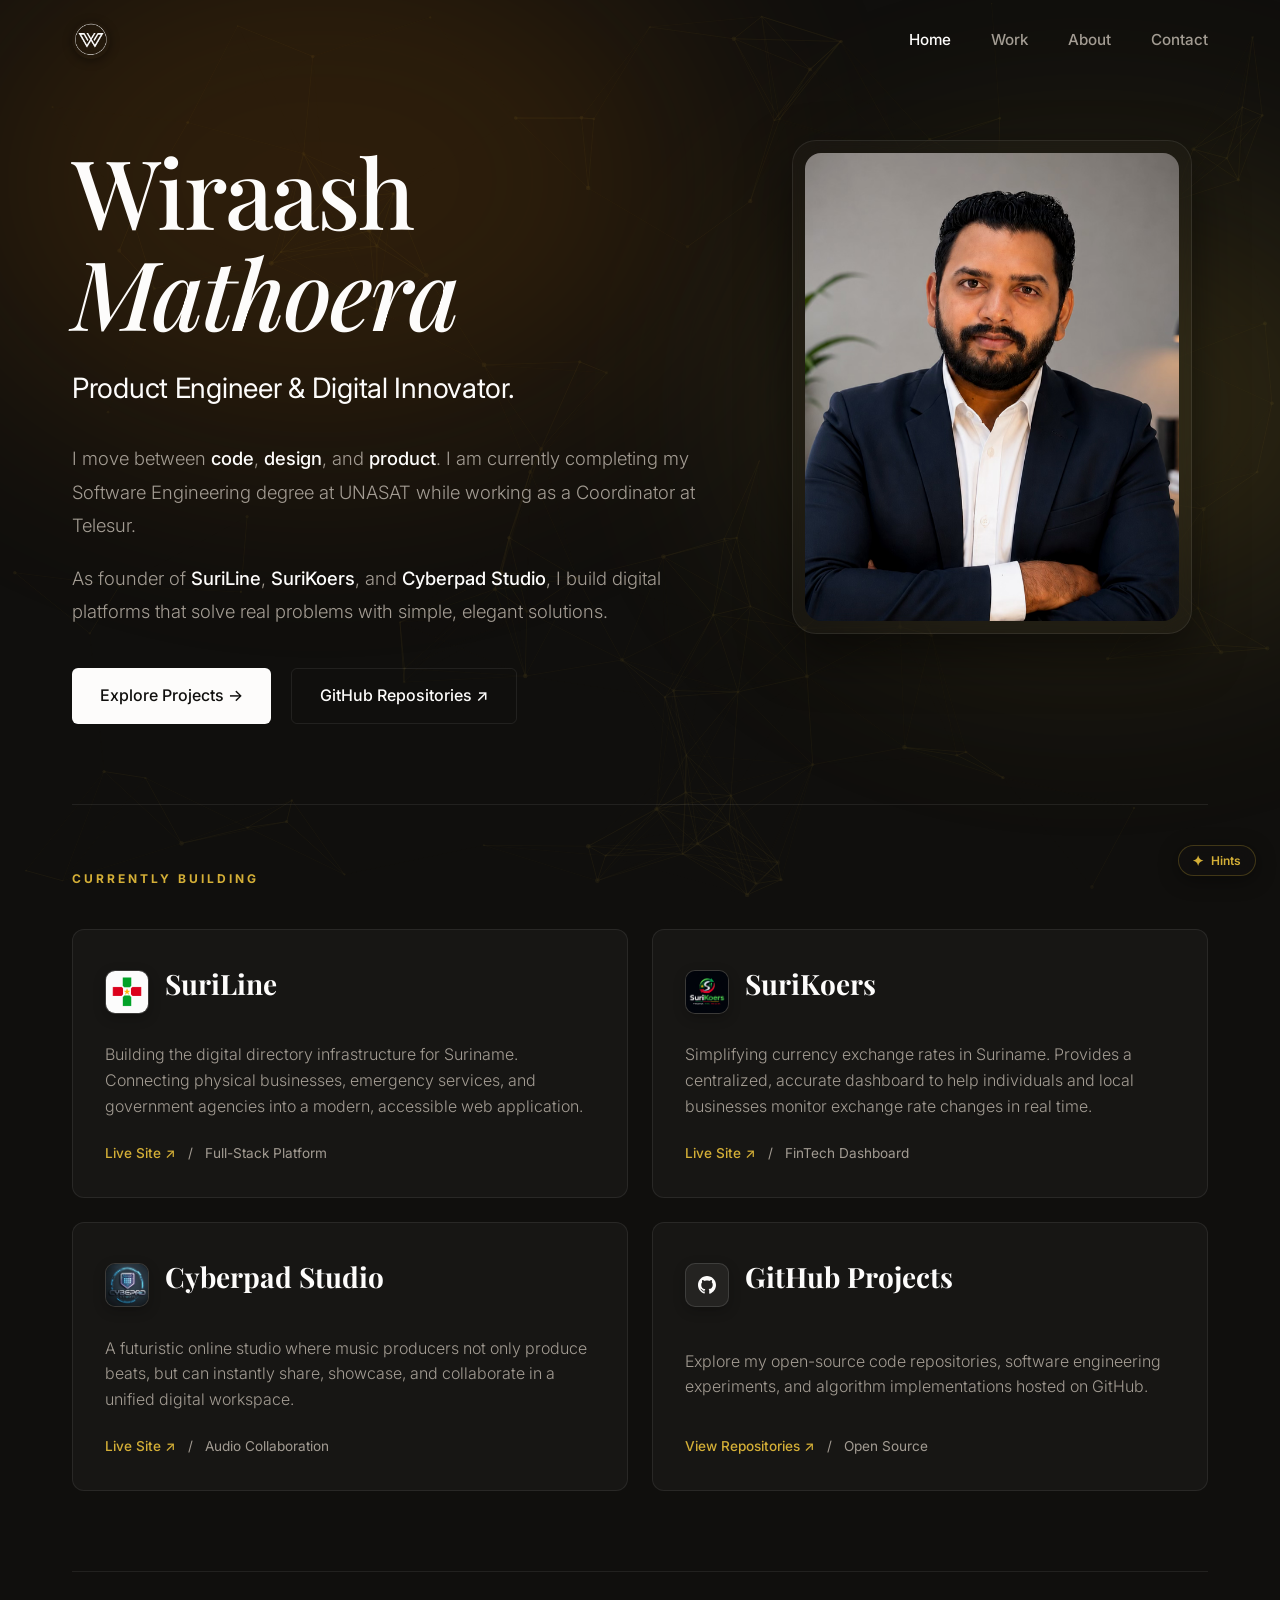
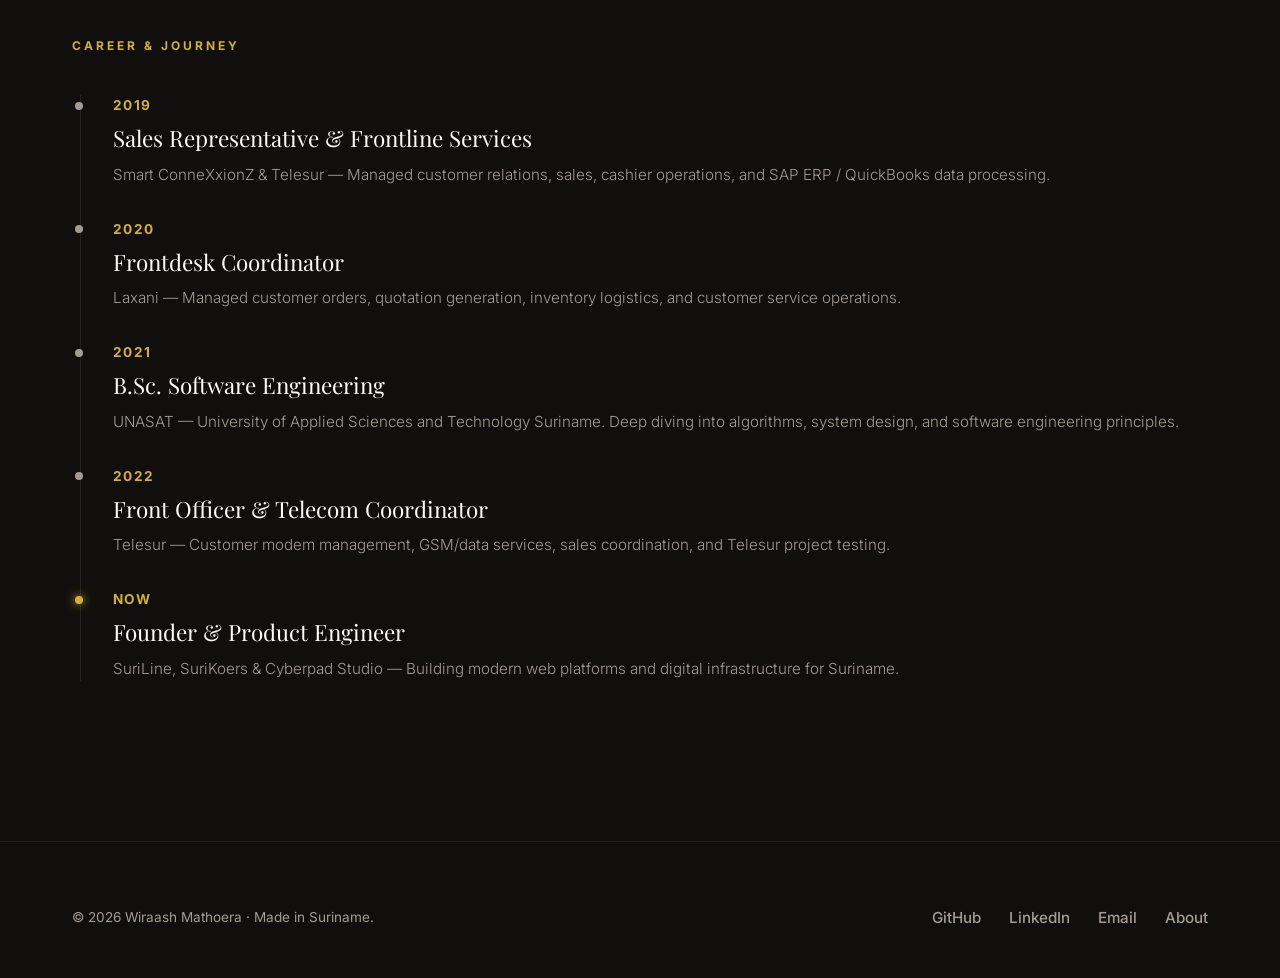
==== commit 1a81e8cb: "feat: implement interactive project specs drawer, device mockup switcher, and contact utility action" ====
--- a/index.html
+++ b/index.html
@@ -90,16 +90,6 @@
                     <a href="https://github.com/wiraash-mathoera?tab=repositories" target="_blank"
                         rel="noopener noreferrer" class="btn btn-outline">GitHub Repositories &nearr;</a>
                 </div>
-
-                <!-- Status Widget -->
-                <div class="status-widget">
-                    <span class="status-dot"></span>
-                    <span class="status-location">Paramaribo, Suriname</span>
-                    <span class="status-sep">·</span>
-                    <span id="status-widget-time" class="status-time">--:--</span>
-                    <span class="status-sep">·</span>
-                    <span class="status-avail">Open for collaborations</span>
-                </div>
             </div>
 
             <div class="hero-portrait-wrap">
--- a/css/features.css
+++ b/css/features.css
@@ -2,45 +2,7 @@
    features.css — Clean & Focused Feature Styles
    ============================================================ */
 
-/* ── 1. STATUS WIDGET ─────────────────────────────────────── */
-.status-widget {
-  display: inline-flex;
-  align-items: center;
-  gap: 0.5rem;
-  margin-top: 2rem;
-  padding: 0.5rem 1rem;
-  border: 1px solid rgba(255, 255, 255, 0.07);
-  border-radius: 100px;
-  background: rgba(255, 255, 255, 0.03);
-  font-size: 0.8rem;
-  color: var(--text-secondary);
-  letter-spacing: 0.02em;
-  backdrop-filter: blur(8px);
-}
-
-.status-dot {
-  width: 7px;
-  height: 7px;
-  border-radius: 50%;
-  background: #22c55e;
-  box-shadow: 0 0 0 0 rgba(34, 197, 94, 0.6);
-  animation: status-pulse 2.5s infinite;
-  flex-shrink: 0;
-}
-
-@keyframes status-pulse {
-  0%   { box-shadow: 0 0 0 0 rgba(34, 197, 94, 0.5); }
-  70%  { box-shadow: 0 0 0 7px rgba(34, 197, 94, 0); }
-  100% { box-shadow: 0 0 0 0 rgba(34, 197, 94, 0); }
-}
-
-.status-location { font-weight: 500; color: var(--text-primary); }
-.status-sep      { color: rgba(255, 255, 255, 0.2); }
-.status-time     { font-family: var(--font-sans); font-variant-numeric: tabular-nums; }
-.status-avail    { color: #22c55e; font-weight: 500; }
-
-
-/* ── 2. SPECS DRAWER (Work Page) ──────────────────────────── */
+/* ── 1. SPECS DRAWER (Work Page) ──────────────────────────── */
 .specs-drawer {
   max-height: 0;
   overflow: hidden;
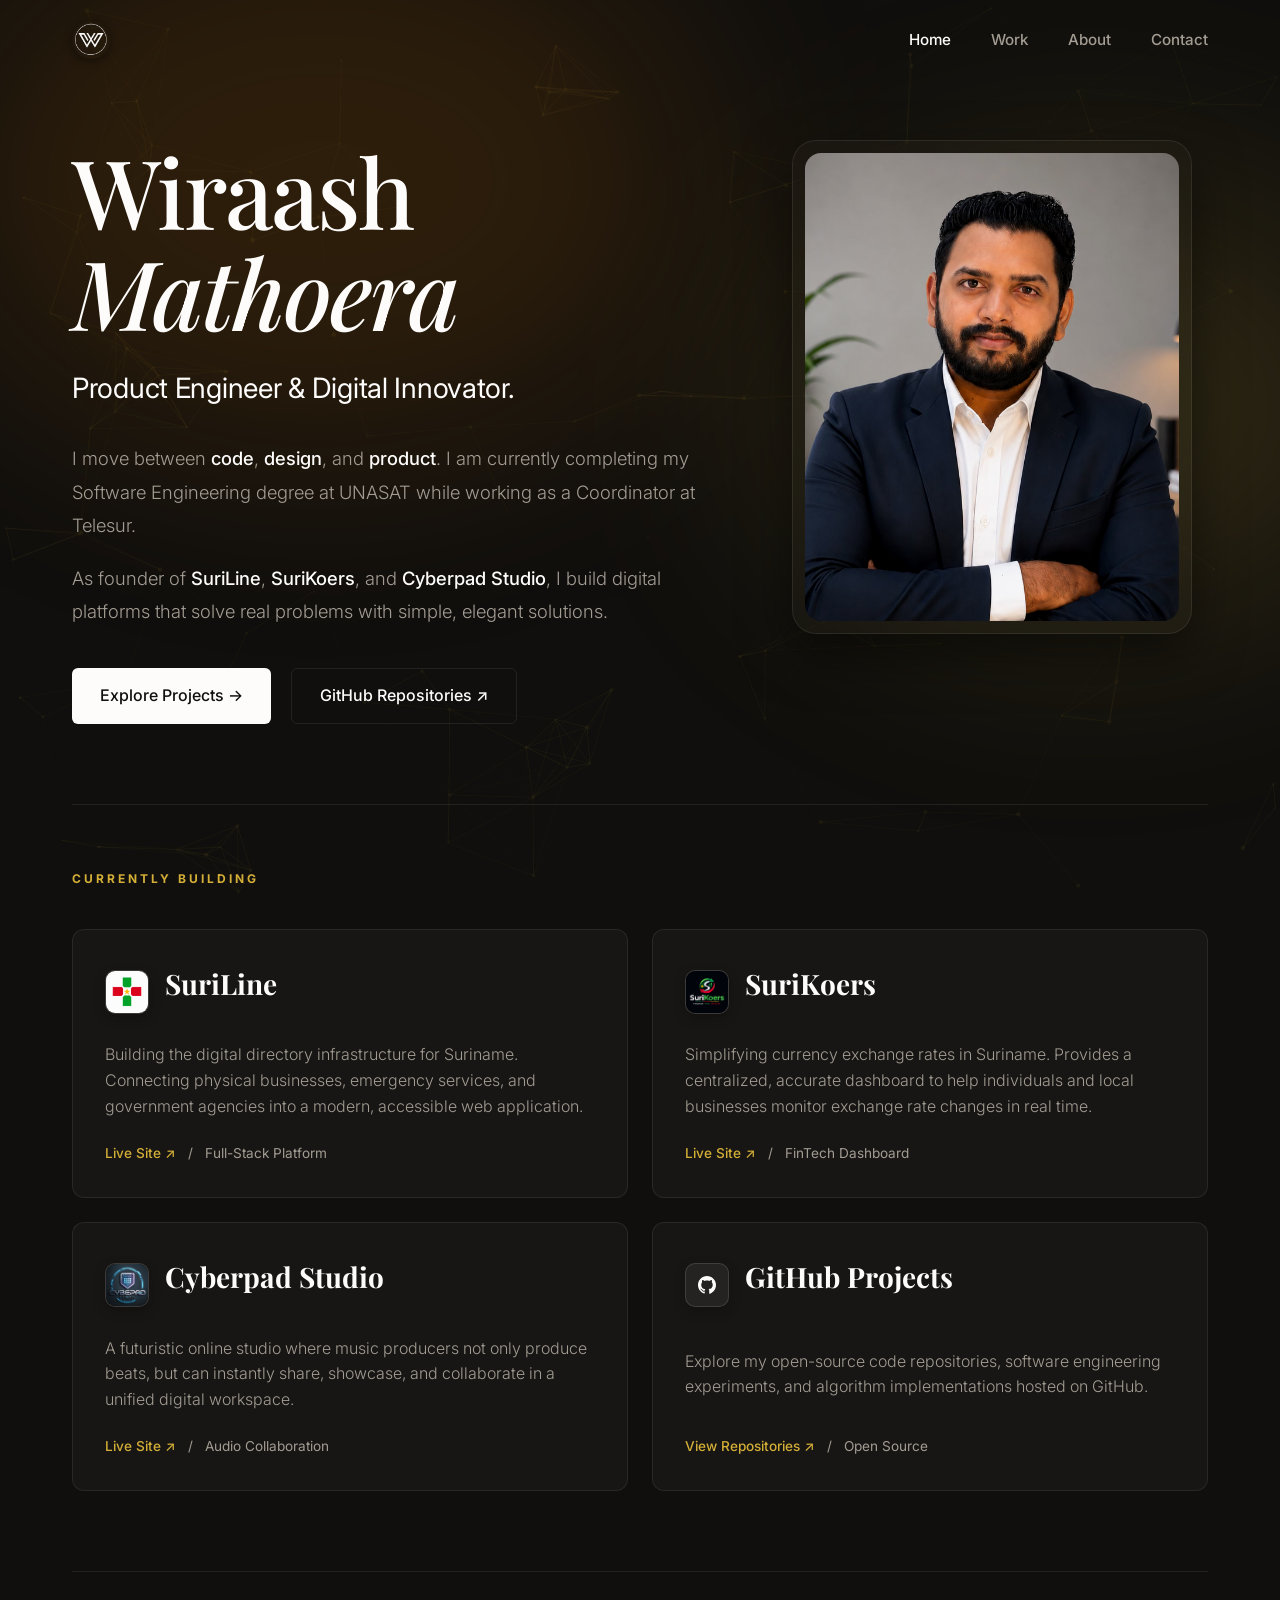
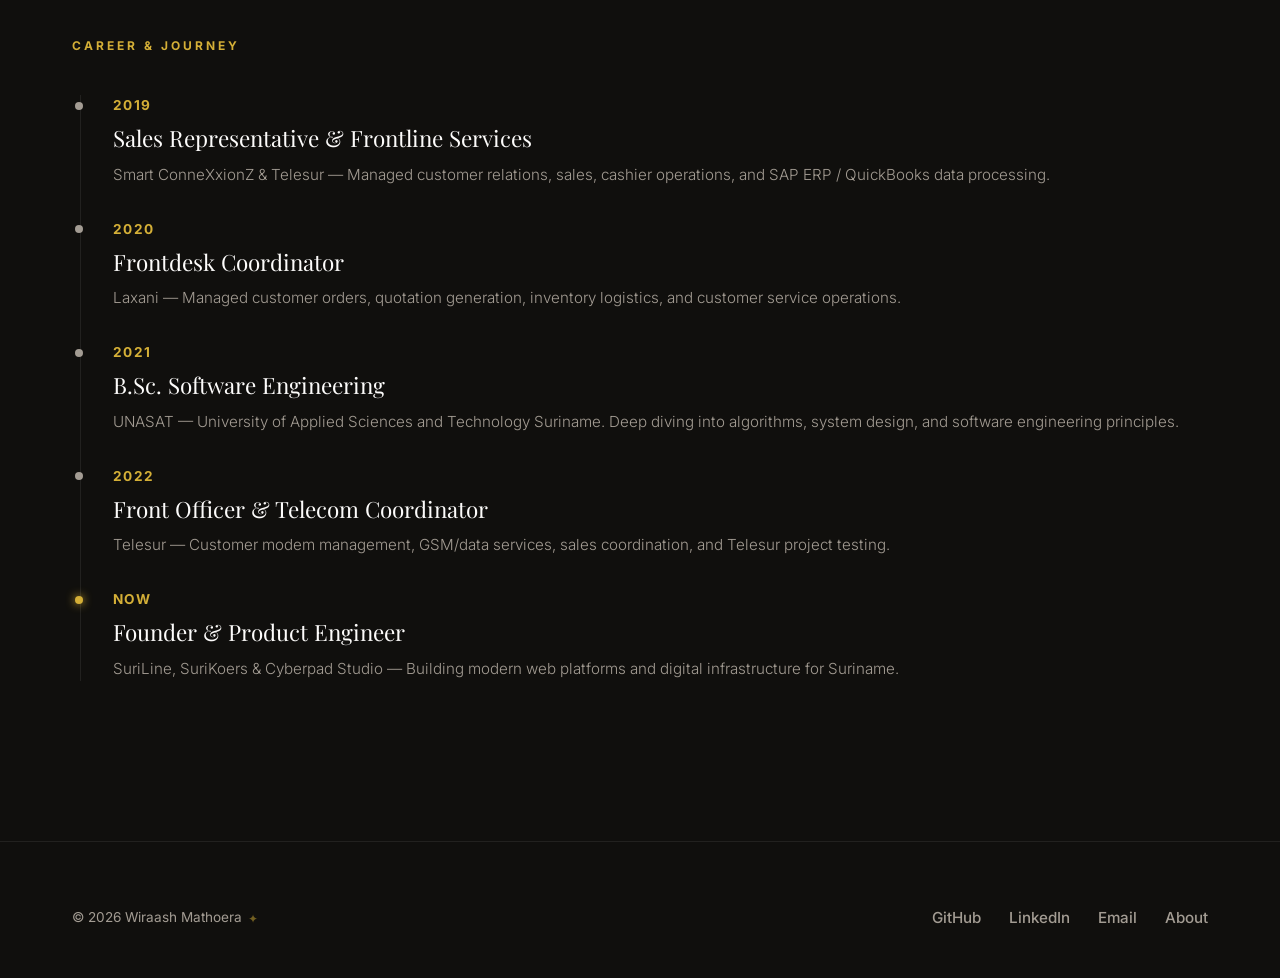
==== commit 842618ca: "feat: implement interactive easter egg features including custom UI themes, toast notifications, and" ====
--- a/index.html
+++ b/index.html
@@ -250,7 +250,7 @@
     <footer>
         <div class="container footer-content">
             <div>
-                <p class="footer-copyright">&copy; 2026 Wiraash Mathoera &middot; Made in Suriname.</p>
+                <p class="footer-copyright">&copy; 2026 Wiraash Mathoera</p>
             </div>
 
             <div class="footer-social">
--- a/css/easter-eggs.css
+++ b/css/easter-eggs.css
@@ -261,6 +261,31 @@
   margin-bottom: 1.5rem;
 }
 
+.ee-theme-header-actions {
+  display: flex;
+  align-items: center;
+  gap: 0.75rem;
+}
+
+.ee-theme-reset-btn {
+  background: rgba(212, 175, 55, 0.1);
+  border: 1px solid rgba(212, 175, 55, 0.3);
+  border-radius: 100px;
+  color: var(--accent-gold);
+  font-size: 0.72rem;
+  font-weight: 600;
+  padding: 0.3rem 0.75rem;
+  cursor: pointer;
+  transition: all 0.2s ease;
+  white-space: nowrap;
+}
+
+.ee-theme-reset-btn:hover {
+  background: var(--accent-gold);
+  border-color: var(--accent-gold);
+  color: #050d1a;
+}
+
 .ee-theme-tag {
   font-size: 0.68rem;
   font-weight: 700;
@@ -311,10 +336,19 @@
   transition: all 0.25s ease;
 }
 
+.ee-theme-default-card {
+  border-color: rgba(212, 175, 55, 0.25);
+  background: rgba(212, 175, 55, 0.03);
+}
+
 .ee-theme-card:hover {
   background: rgba(255, 255, 255, 0.07);
   border-color: rgba(255, 255, 255, 0.2);
   transform: translateX(4px);
+}
+
+.ee-theme-default-card:hover {
+  border-color: var(--accent-gold);
 }
 
 .ee-theme-swatch {
@@ -332,12 +366,29 @@
   gap: 0.15rem;
 }
 
+.ee-theme-name-row {
+  display: flex;
+  align-items: center;
+  gap: 0.5rem;
+}
+
 .ee-theme-name {
   font-size: 0.95rem;
   font-weight: 600;
   color: var(--text-primary);
 }
 
+.ee-default-tag {
+  font-size: 0.6rem;
+  font-weight: 700;
+  letter-spacing: 0.08em;
+  padding: 0.1rem 0.4rem;
+  background: rgba(212, 175, 55, 0.15);
+  border: 1px solid rgba(212, 175, 55, 0.4);
+  color: var(--accent-gold);
+  border-radius: 100px;
+}
+
 .ee-theme-desc {
   font-size: 0.78rem;
   color: var(--text-secondary);
@@ -355,46 +406,58 @@
   color: var(--text-primary);
 }
 
-/* ── 5. FLOATING DISCREET HINTS BUTTON ────────────────────── */
-.ee-floating-hint-btn {
-  position: fixed;
-  bottom: 1.5rem;
-  right: 1.5rem;
+.ee-theme-footer {
+  display: flex;
+  flex-direction: column;
+  align-items: center;
+  gap: 0.75rem;
+  margin-top: 1.5rem;
+  text-align: center;
+  font-size: 0.75rem;
+  color: var(--text-secondary);
+  opacity: 0.85;
+}
+
+.ee-theme-footer-reset {
+  background: transparent;
+  border: 1px solid rgba(255, 255, 255, 0.12);
+  border-radius: 6px;
+  color: var(--text-secondary);
+  font-size: 0.72rem;
+  font-weight: 600;
+  padding: 0.35rem 0.8rem;
+  cursor: pointer;
+  transition: all 0.2s ease;
+}
+
+.ee-theme-footer-reset:hover {
+  border-color: var(--accent-gold);
+  color: var(--accent-gold);
+}
+
+/* ── 5. DISCREET FOOTER HINT TRIGGER ───────────────────────── */
+.ee-footer-trigger {
   display: inline-flex;
   align-items: center;
-  gap: 0.45rem;
-  padding: 0.4rem 0.85rem;
-  background: rgba(18, 17, 15, 0.75);
-  border: 1px solid rgba(212, 175, 55, 0.25);
-  border-radius: 100px;
-  font-family: var(--font-sans);
+  margin-left: 0.35rem;
+  cursor: pointer;
+  vertical-align: middle;
+  outline: none;
+}
+
+.ee-footer-sparkle {
   font-size: 0.75rem;
-  font-weight: 600;
   color: var(--accent-gold);
-  cursor: pointer;
-  z-index: 998;
-  backdrop-filter: blur(12px);
-  -webkit-backdrop-filter: blur(12px);
-  box-shadow: 0 4px 20px rgba(0, 0, 0, 0.4);
-  transition: all 0.25s cubic-bezier(0.16, 1, 0.3, 1);
-}
-
-.ee-floating-hint-btn:hover {
-  background: rgba(28, 26, 22, 0.95);
-  border-color: var(--accent-gold);
-  transform: translateY(-2px);
-  box-shadow: 0 8px 24px rgba(0, 0, 0, 0.5), 0 0 15px rgba(212, 175, 55, 0.2);
-}
-
-.ee-hint-sparkle {
-  font-size: 0.85rem;
-  animation: ee-sparkle-spin 4s infinite linear;
-}
-
-@keyframes ee-sparkle-spin {
-  0%   { transform: rotate(0deg) scale(1); }
-  50%  { transform: rotate(180deg) scale(1.15); }
-  100% { transform: rotate(360deg) scale(1); }
+  opacity: 0.5;
+  transition: all 0.3s ease;
+  display: inline-block;
+}
+
+.ee-footer-trigger:hover .ee-footer-sparkle,
+.ee-footer-trigger:focus-visible .ee-footer-sparkle {
+  opacity: 1;
+  transform: scale(1.35) rotate(15deg);
+  text-shadow: 0 0 8px var(--accent-gold);
 }
 
 /* ── 6. INTERACTIVE HINTS MODAL ───────────────────────────── */
